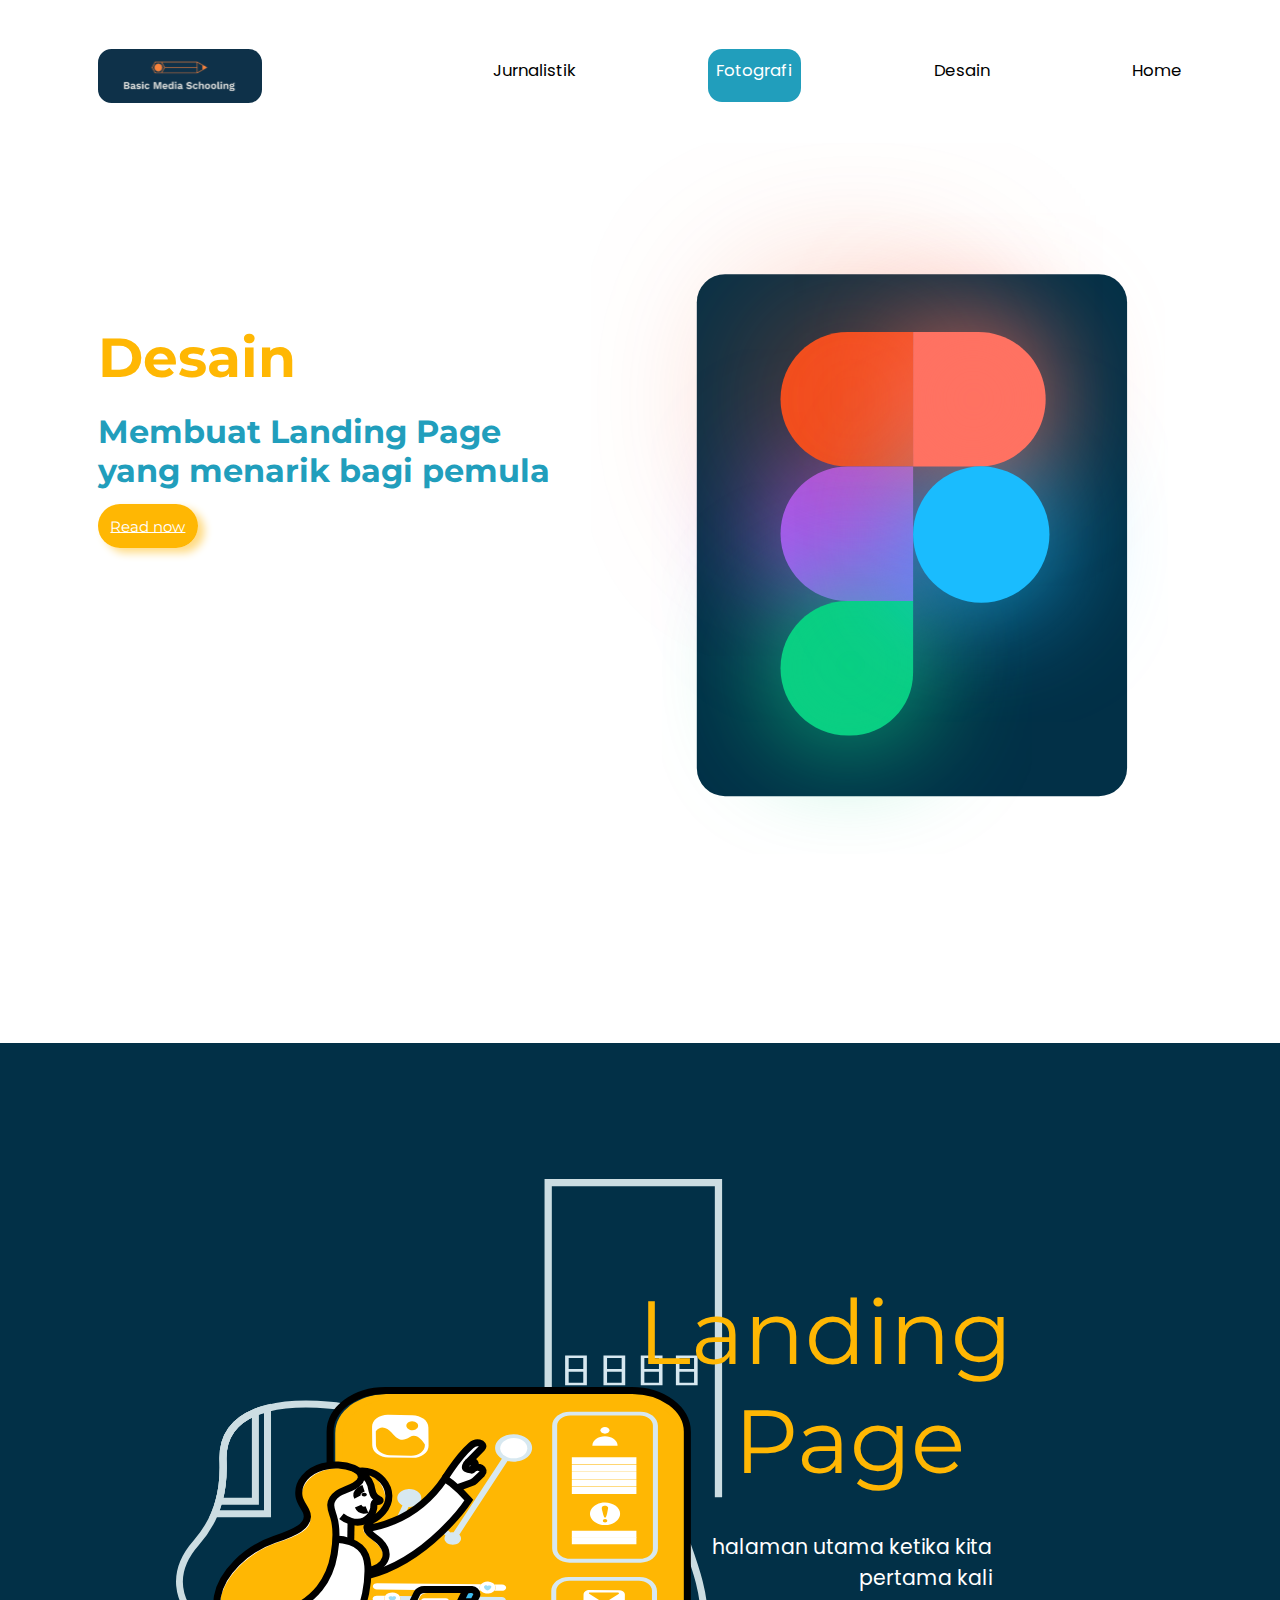
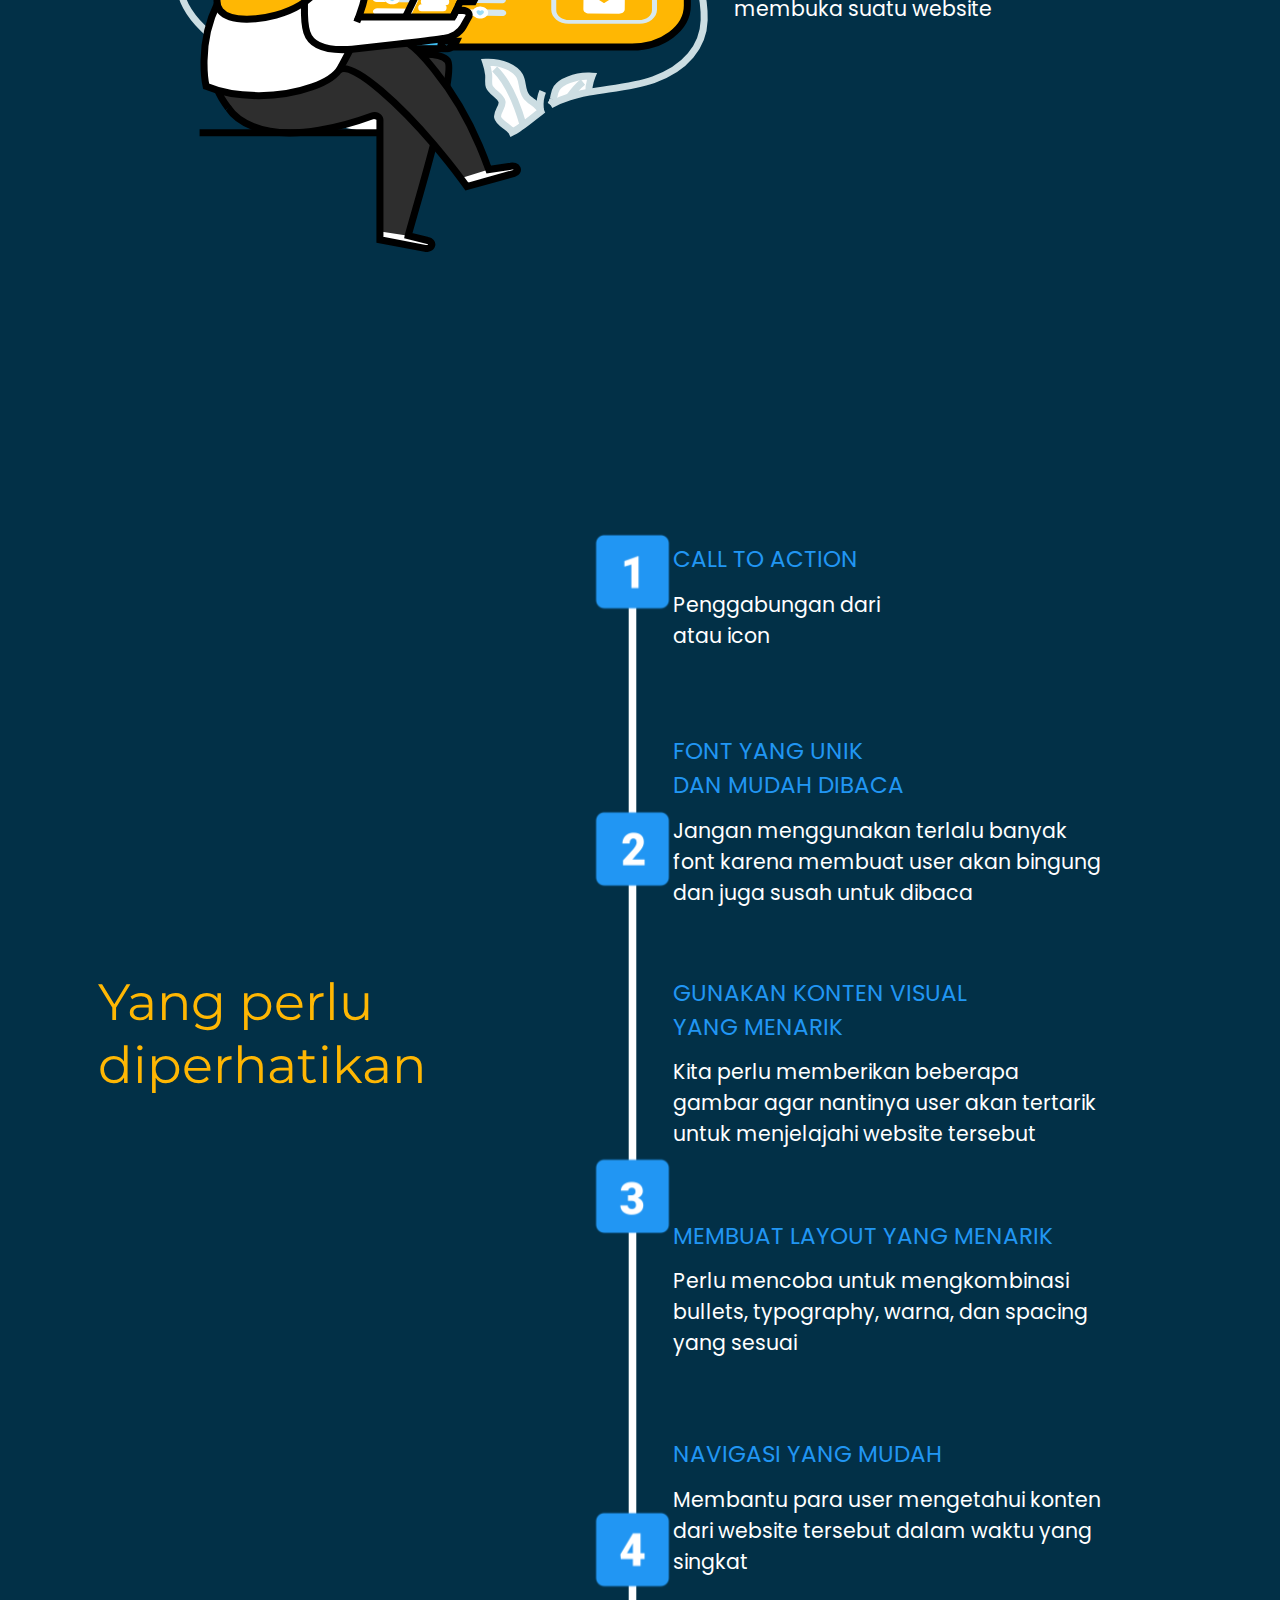
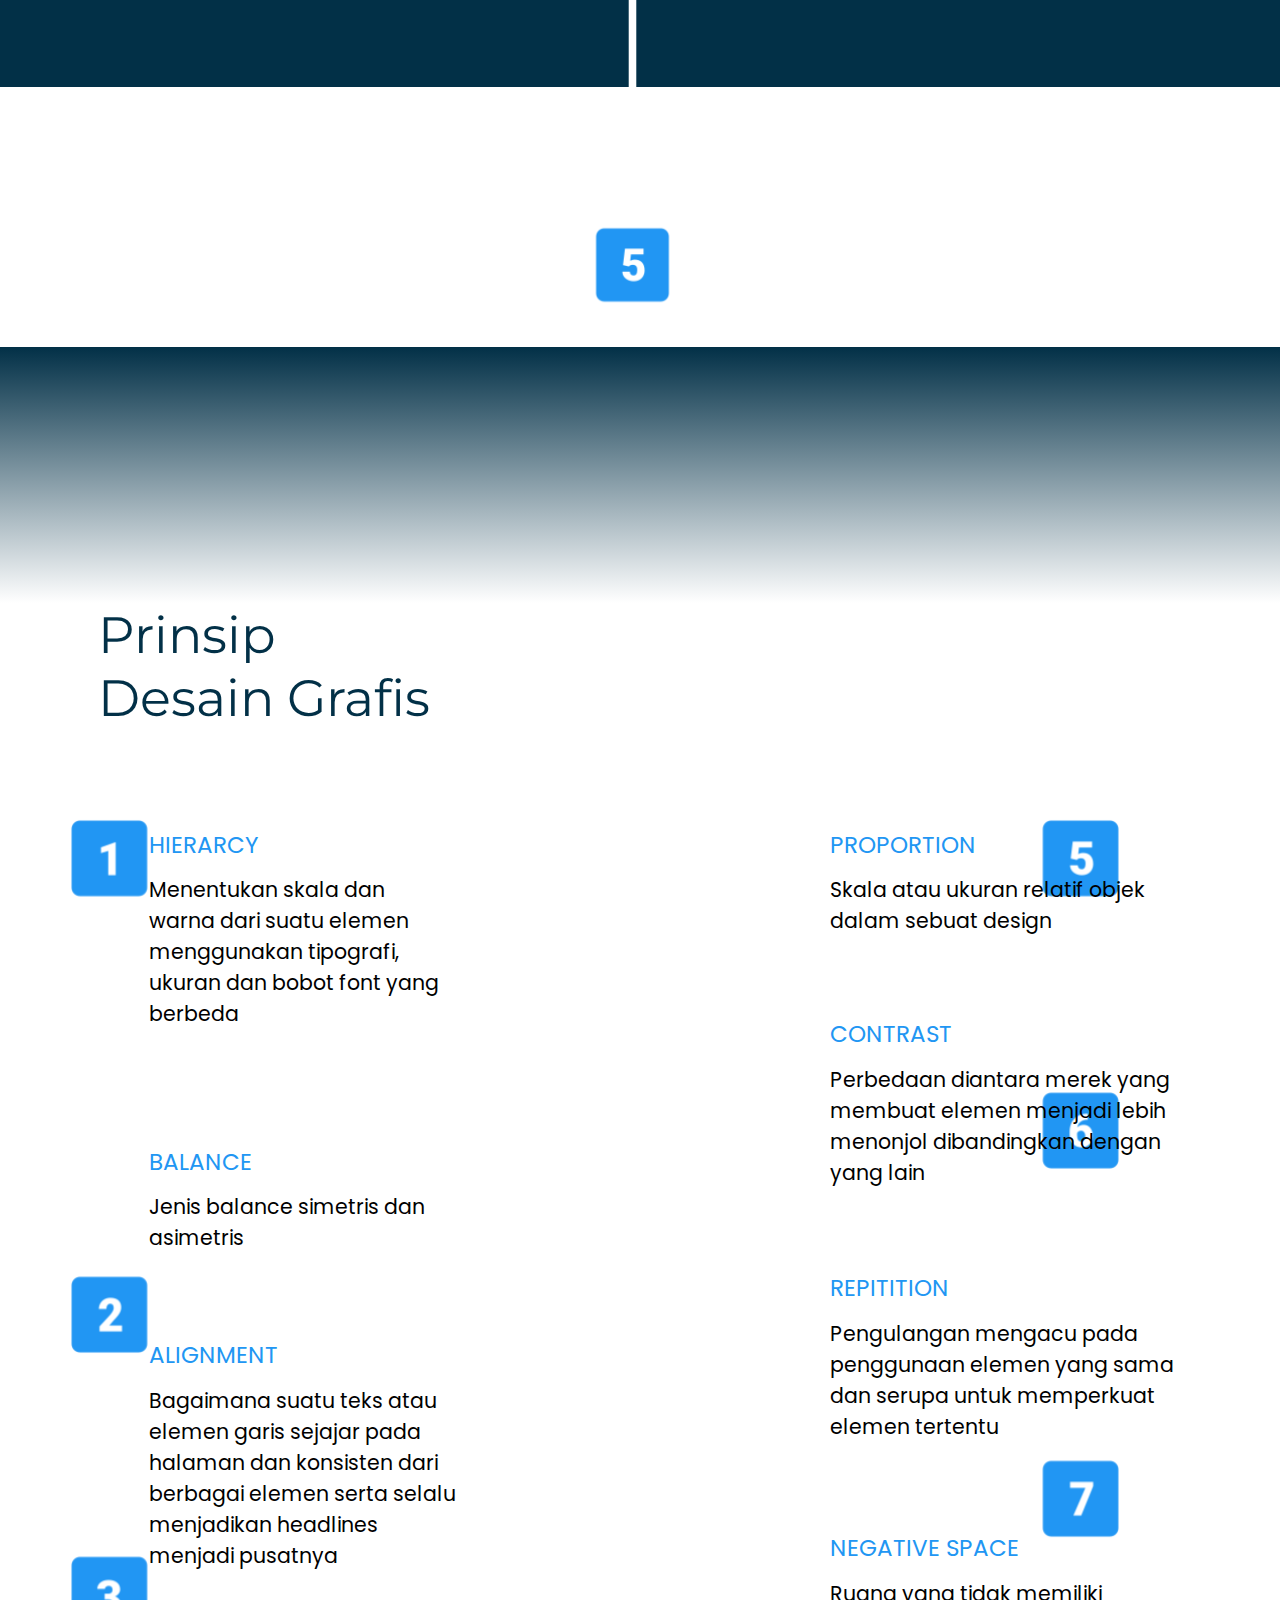
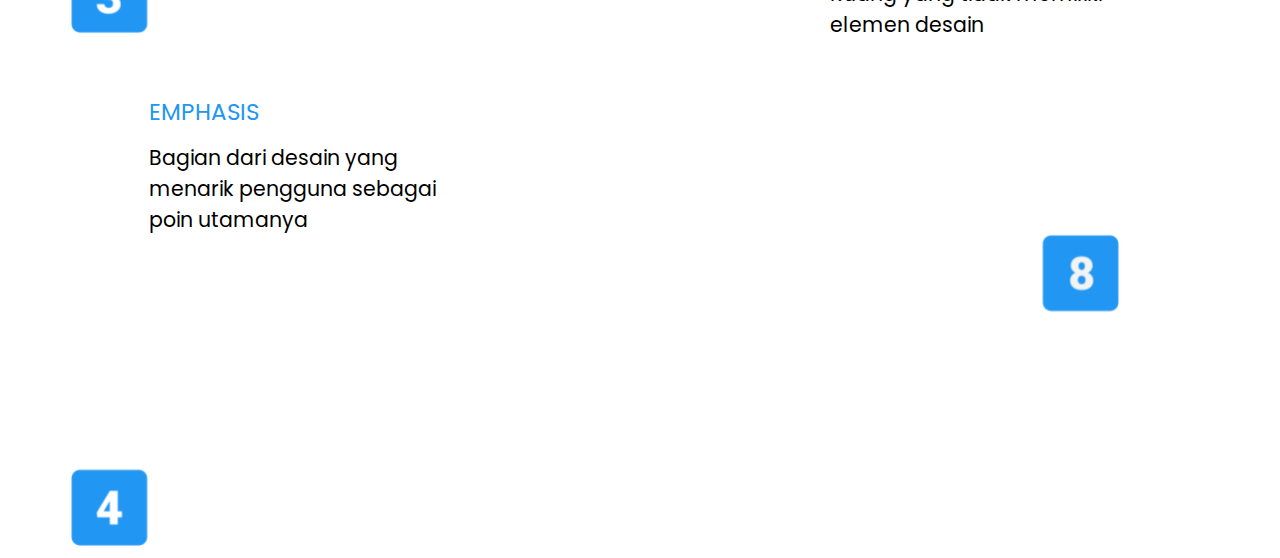
==== src/desain/page_desain.html @ 6ab4cf3b "navbar, definition section, important section, list section" ====
<!DOCTYPE html>
<html lang="en">

<head>
    <meta charset="UTF-8">
    <meta http-equiv="X-UA-Compatible" content="IE=edge">
    <meta name="viewport" content="width=device-width, initial-scale=1.0">
    <link rel="stylesheet" href="page_desain.css">
    <title>Desain</title>
</head>

<body>
    <header>
        <img class="logo" src="../../public/assets_desain/bms-logo-nav.svg" alt="Basic Media Schooling 2022" />
        <nav>
            <p class="unpicked-nav">Jurnalistik</p>
            <p class="picked-nav">Fotografi</p>
            <p class="unpicked-nav">Desain</p>
            <p class="unpicked-nav">Home</p>
        </nav>
    </header>
    <main>
        <section>
            <div class="section-abstract">
                <div class="abstract">
                    <h1>Desain</h1>
                    <h2>Membuat Landing Page<br />yang menarik bagi pemula</h2>
                    <a href="#definition" class="readnow">Read now</a>
                </div>
                <img class="section-abstract_img" src="../../public/assets_desain/logo-desain.svg" alt="logo-desain" />
            </div>
        </section>

        <section>
            <div id="definition" class="section-definition">
                <img class="section-definition-img" src="../../public/assets_desain/landing-page-vec.svg"
                    alt="landing-page" />
                <div class="landing-page-definition">
                    <div class="section-title">Landing<br>Page
                    </div>
                    <div class="section-brief">
                        halaman utama ketika kita pertama kali<br>membuka suatu website
                    </div>
                    <!-- <img class="random-circle" src="../../public/assets_desain/circle-landing-page.svg"> -->
                </div>
            </div>
        </section>

        <section>
            <div class="section-important">
                <div class="important-title"> Yang perlu<br>diperhatikan</div>
                <img class="important-seperation-img" src="../../public/assets_desain/important-line.svg"
                    alt="important-line">
                <div class="important-list">
                    <div id="i-l-t-1" class="important-list-title">CALL TO ACTION</div>
                    <div class="important-list-point">Penggabungan dari<br>atau icon</div>
                    <div id="i-l-t-2" class="important-list-title">FONT YANG UNIK<br>DAN MUDAH DIBACA</div>
                    <div class="important-list-point">Jangan menggunakan terlalu banyak<br>font karena membuat user akan
                        bingung<br>dan juga susah
                        untuk
                        dibaca</div>
                    <div id="i-l-t-3" class="important-list-title">GUNAKAN KONTEN VISUAL<br>YANG MENARIK</div>
                    <div class="important-list-point">Kita perlu memberikan beberapa<br>gambar agar nantinya user akan
                        tertarik<br>untuk menjelajahi
                        website
                        tersebut</div>
                    <div id="i-l-t-4" class="important-list-title">MEMBUAT LAYOUT YANG MENARIK</div>
                    <div class="important-list-point">Perlu mencoba untuk mengkombinasi<br>bullets, typography, warna,
                        dan spacing<br>yang sesuai</div>
                    <div id="i-l-t-5" class="important-list-title">NAVIGASI YANG MUDAH</div>
                    <div class="important-list-point">Membantu para user mengetahui konten<br>dari website tersebut
                        dalam waktu yang<br>singkat</div>
                </div>
            </div>
        </section>

        <section>
            <div class="color-transition"></div>
            <div class="selection-prinsip">
                <div class="prinsip-title"> Prinsip<br>Desain Grafis</div>
                <img class="prinsip-seperation-img" src="../../public/assets_desain/prinsip-number.svg"
                    alt="prinsip-number">
                <div class="prinsip-left-list">
                    <div id="p-l-l-1" class="prinsip-list-title">HIERARCY</div>
                    <div class="prinsip-list-point">Menentukan skala dan<br>warna dari suatu elemen<br>menggunakan
                        tipografi,<br>ukuran dan bobot font yang<br>berbeda</div>
                    <div id="p-l-l-2" class="prinsip-list-title">BALANCE</div>
                    <div class="prinsip-list-point">Jenis balance simetris dan<br>asimetris</div>
                    <div id="p-l-l-3" class="prinsip-list-title">ALIGNMENT</div>
                    <div class="prinsip-list-point">Bagaimana suatu teks atau<br>elemen garis sejajar pada<br>halaman
                        dan
                        konsisten dari<br>berbagai elemen serta selalu<br>menjadikan headlines<br>menjadi pusatnya</div>
                    <div id="p-l-l-4" class="prinsip-list-title">EMPHASIS</div>
                    <div class="prinsip-list-point">Bagian dari desain yang<br>menarik pengguna sebagai<br>poin utamanya
                    </div>
                </div>
                <div class="prinsip-right-list">
                    <div id="p-l-l-5" class="prinsip-list-title">PROPORTION</div>
                    <div class="prinsip-list-point">Skala atau ukuran relatif objek<br>dalam sebuat design</div>
                    <div id="p-l-l-6" class="prinsip-list-title">CONTRAST</div>
                    <div class="prinsip-list-point">Perbedaan diantara merek yang<br>membuat elemen menjadi
                        lebih<br>menonjol
                        dibandingkan dengan<br>yang lain</div>
                    <div id="p-l-l-7" class="prinsip-list-title">REPITITION</div>
                    <div class="prinsip-list-point">Pengulangan mengacu pada<br>penggunaan elemen yang sama<br>dan
                        serupa
                        untuk memperkuat<br>elemen tertentu</div>
                    <div id="p-l-l-8" class="prinsip-list-title">NEGATIVE SPACE</div>
                    <div class="prinsip-list-point">Ruang yang tidak memiliki<br>elemen desain
                    </div>
                </div>
            </div>
        </section>
    </main>
</body>

</html>
---- src/desain/page_desain.css ----
@import url('https://fonts.googleapis.com/css2?family=Montserrat:wght@700&display=swap');
@import url('https://fonts.googleapis.com/css2?family=Poppins:ital,wght@0,100;0,200;0,300;1,400&display=swap');

html {
    scroll-behavior: smooth;
}

body {
    background-color: white;
    position: absolute;
    width: 100.4%;
    left: -1vw;
    animation: fadeInAnimation ease 0.75s;
    animation-iteration-count: 1;
    animation-fill-mode: forwards;
}

header {
    position: relative;
    display: flex;
    align-items: center;
    justify-content: space-between;
    width: 100%;
    height: 15vh;
}

nav {
    width: 55%;
    position: relative;
    display: flex;
    align-items: center;
    justify-content: space-between;
    margin-right: 7vw;
}

section {
    position: relative;
    width: 100%;
    left: 0;
    height: 100vh;
    display: flex;
}

h1 {
    font-family: 'Montserrat', sans-serif;
    color: #FFB703;
    font-size: 4.3vw;
}

h2 {
    margin-top: -1rem;
    font-family: 'Montserrat', sans-serif;
    font-size: 2.5vw;
    color: #219EBC;
}

/* Navigation Bar */
.logo {
    position: relative;
    margin-left: 8vw;
    height: 6vh;
}

.picked-nav {
    background-color: #219EBC;
    color: #ffffff;
    font-family: 'Poppins', sans-serif;
    font-size: 1.3vw;
    padding: 0.55rem;
    height: 4vh;
    border-radius: 14px;
    transition: all 0.5s ease;
}

.picked-nav:hover {
    background-color: #219EBC;
    color: #ffffff;
    font-family: 'Poppins', sans-serif;
    padding: 0.7rem;
    height: 4vh;
    border-radius: 0.9rem;
}

.unpicked-nav {
    background-color: #ffffff;
    color: #000000;
    font-family: 'Poppins', sans-serif;
    font-size: 1.3vw;
    padding: 0.55rem;
    height: 4vh;
    border-radius: 14px;
    transition: all 0.5s ease;
}

.unpicked-nav:hover {
    background-color: #ececec;
    color: #000000;
    font-family: 'Poppins', sans-serif;
    padding: 0.7rem;
    height: 4vh;
    border-radius: 0.9rem;
}

/* Section 1 */
.section-abstract {
    width: inherit;
    height: inherit;
    align-items: center;
    background-color: #ffffff;
}

.section-abstract_img {
    margin-right: 7rem;
    position: absolute;
    display: flex;
    height: 79vh;
    right: 0;
}

.abstract {
    position: absolute;
    width: 40%;
    margin-left: 8vw;
    margin-top: 16vh;
}

.readnow {
    font-family: 'Montserrat', sans-serif;
    font-size: 1.2vw;
    color: #ffffff;
    background-color: #FFB703;
    width: 1rem;
    padding: 0.8rem;
    border-radius: 2.2rem;
    box-shadow: 0.4rem 0.3rem 0.5rem #FFDB83;
    transition: all 0.5s ease;
}

.readnow:hover {
    font-family: 'Montserrat', sans-serif;
    font-size: 1.2vw;
    color: #ffffff;
    background-color: #219EBC;
    width: fit-content;
    padding: 1rem;
    border-radius: 2.2rem;
    box-shadow: 0.4rem 0.3rem 0.5rem #FFDB83;
}

/* section 2 */
.section-definition {
    position: absolute;
    left: 0;
    width: 100%;
    height: inherit;
    background-color: #023047;

}

.section-definition-img {
    margin-top: 15vh;
    margin-left: 20vh;
    position: absolute;
    height: 75vh;
}

.landing-page-definition {
    right: 0;
    position: absolute;
    width: 50%;
    margin-top: 14vh;
}

/* .random-circle {
    position: absolute;
    width: 10vw;
    right: 0;
} */

.section-title {
    font-family: 'Montserrat', sans-serif;
    color: #FFB703;
    font-size: 7vw;
    margin-top: 12vh;
    margin-right: 35vh;
    text-align: right;
}

.section-brief {
    font-family: 'Poppins', sans-serif;
    color: #ffffff;
    font-size: 1.6vw;
    text-align: right;
    margin-right: 32vh;
    margin-top: 4vh;
    font-weight: 400;
}

/* section 3 */
.section-important {
    padding-top: 10vw;
    position: absolute;
    left: 0;
    width: 100%;
    height: 95vw;
    background-color: #023047;
}

.important-title {
    position: absolute;
    font-family: 'Montserrat', sans-serif;
    color: #FFB703;
    font-size: 4vw;
    margin-top: 39vw;
    margin-left: 8vw;
}

.important-seperation-img {
    margin-top: 4.1vw;
    left: 46vw;
    position: absolute;
    height: 175vh;
}

.important-list {
    position: absolute;
    right: 0;
    margin-right: 14vw;
}

.important-list-title {
    margin-top: 5.55vw;
    font-family: 'Poppins', sans-serif;
    color: #2196F3;
    font-size: 1.8vw;
    font-weight: 400;
}

.important-list-point {
    margin-top: 1vw;
    font-family: 'Poppins', sans-serif;
    color: #ffffff;
    font-size: 1.6vw;
    font-weight: 400;
}

#i-l-t-2 {
    margin-top: 6.5vw;
}

#i-l-t-3 {
    margin-top: 5.3vw;
}

#i-l-t-4 {
    margin-top: 5.4vw;
}

#i-l-t-5 {
    margin-top: 6.15vw;
}

.color-transition {
    width: 100%;
    height: 20vw;
    background-image: linear-gradient(#023047, #FFFFFF);
    margin-top: 55vw;
}

/* section 4*/

.selection-prinsip {
    position: absolute;
    left: 0;
    margin-top: 75vw;
    width: 100%;
    height: 20vw;
    background-color: #ffffff;
}

.prinsip-title {
    position: absolute;
    font-family: 'Montserrat', sans-serif;
    color: #023047;
    font-size: 4vw;
    margin-left: 8vw;
}

.prinsip-seperation-img {
    height: 150vh;
    margin-top: 16vw;
    margin-left: 5vw;
    position: absolute;
}

.prinsip-left-list {
    position: absolute;
    margin-top: 12vw;
    margin-left: 12vw;
}

.prinsip-right-list {
    position: absolute;
    right: 0;
    margin-top: 12vw;
    margin-right: 8.3vw;
}

.prinsip-list-title {
    margin-top: 5.55vw;
    font-family: 'Poppins', sans-serif;
    color: #2196F3;
    font-size: 1.8vw;
    font-weight: 400;
}

.prinsip-list-point {
    margin-top: 1vw;
    font-family: 'Poppins', sans-serif;
    color: black;
    font-size: 1.6vw;
    font-weight: 400;
}

#p-l-l-2 {
    margin-top: 9vw;
}

#p-l-l-3 {
    margin-top: 6.6vw;
}

#p-l-l-4 {
    margin-top: 9.7vw;
}

#p-l-l-6 {
    margin-top: 6.3vw;
}

#p-l-l-7 {
    margin-top: 6.5vw;
}

#p-l-l-8 {
    margin-top: 7vw;
}
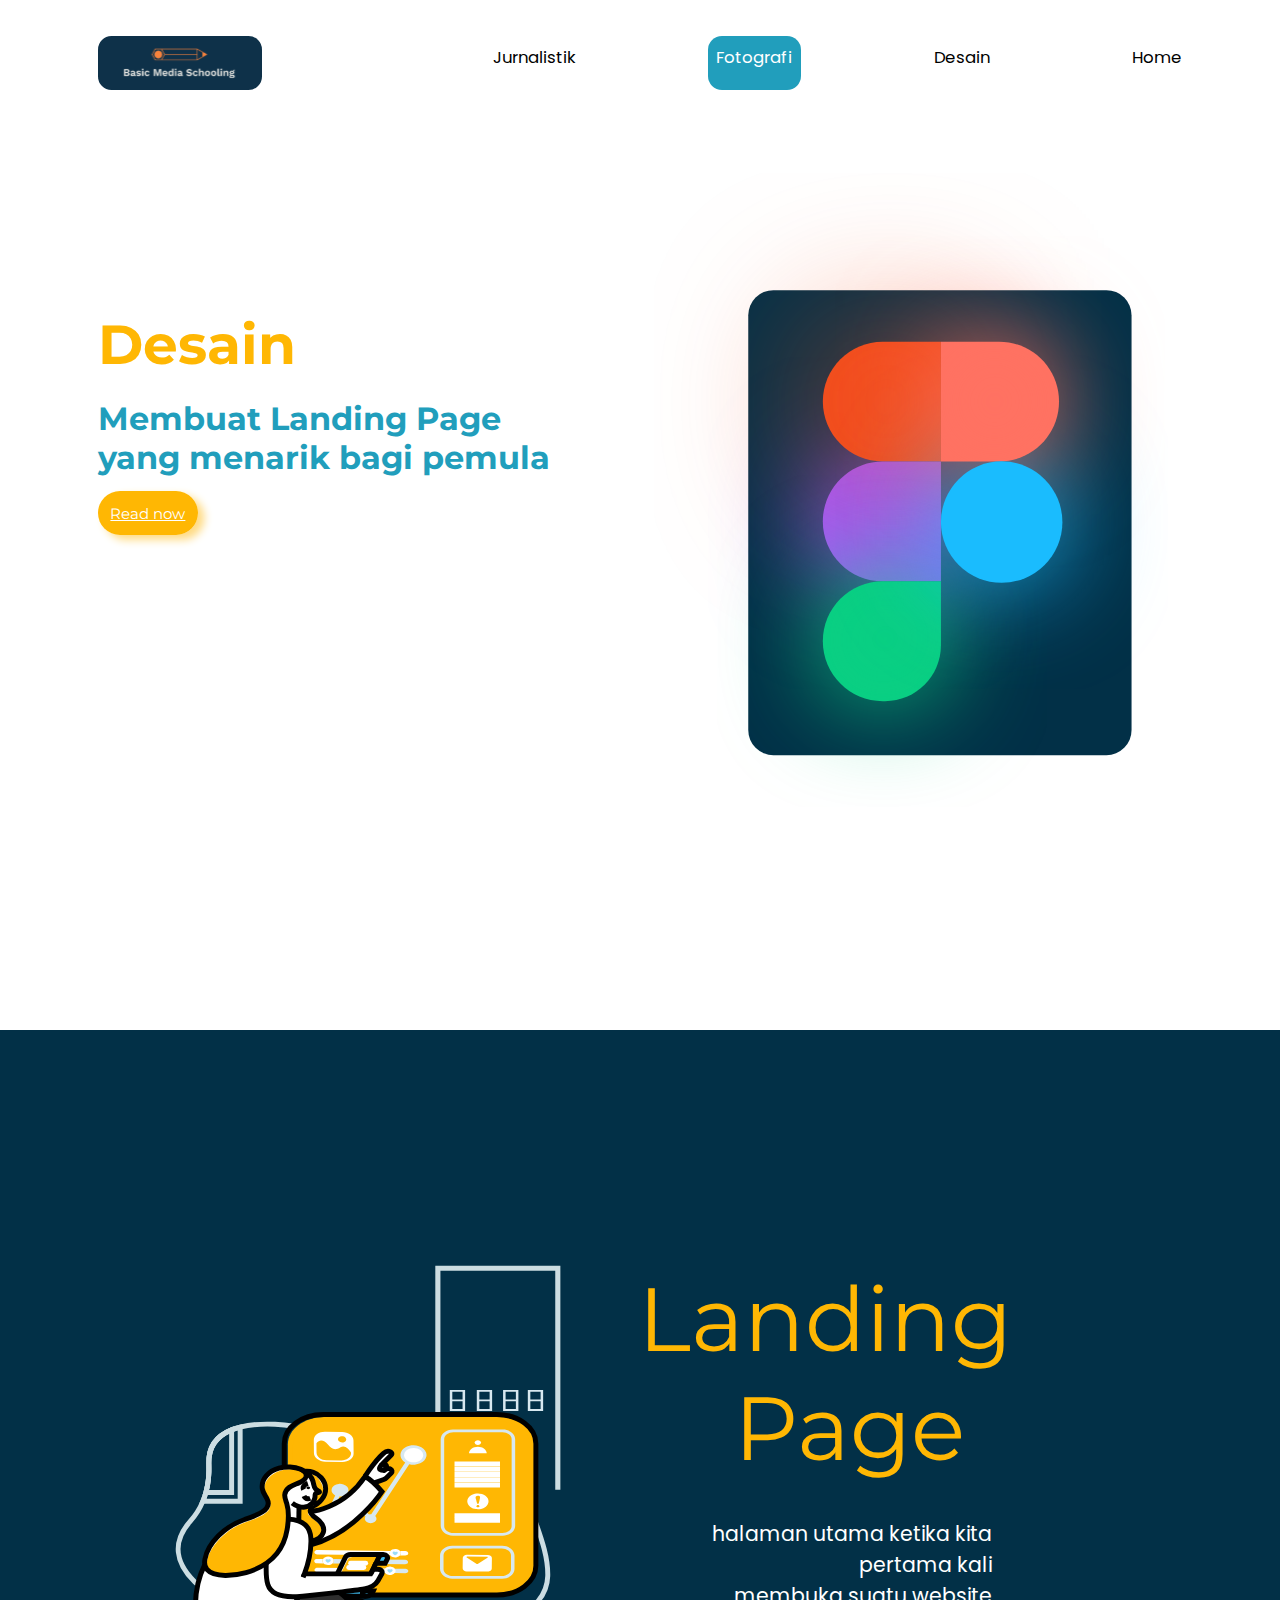
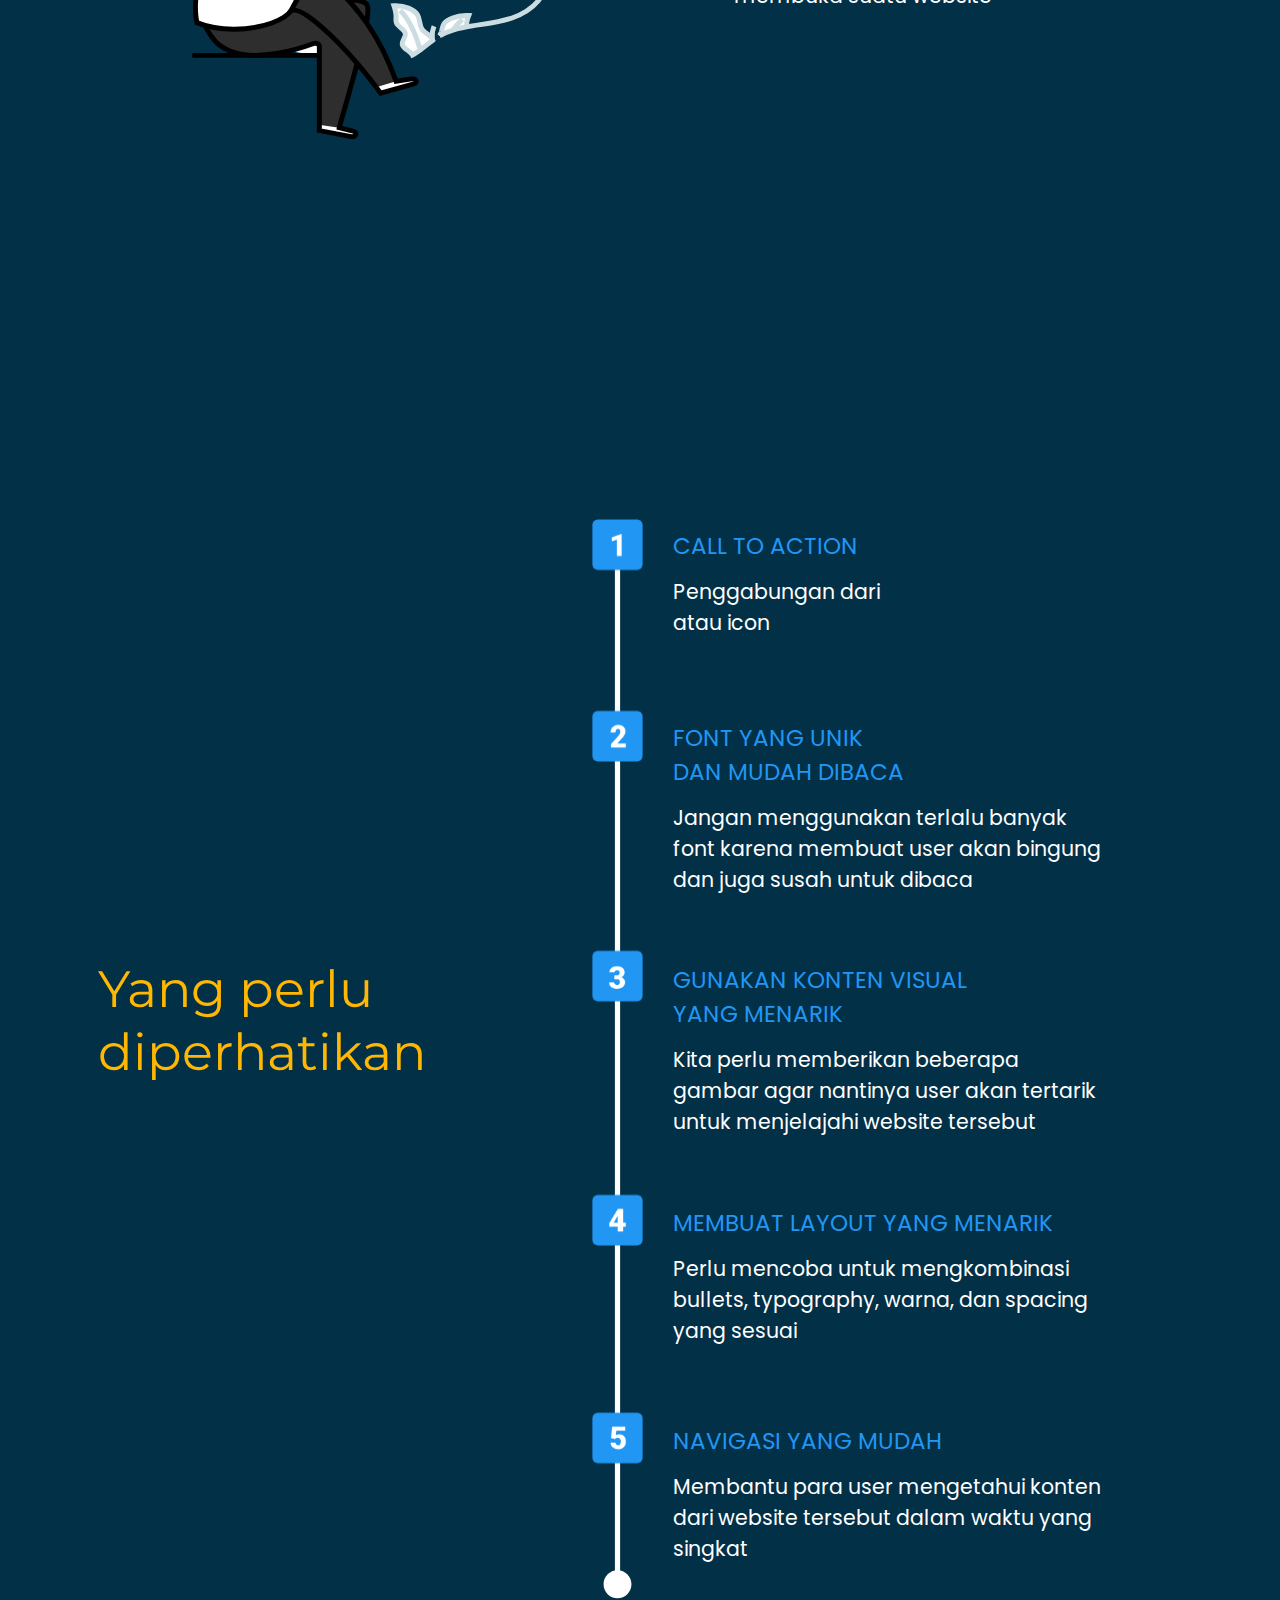
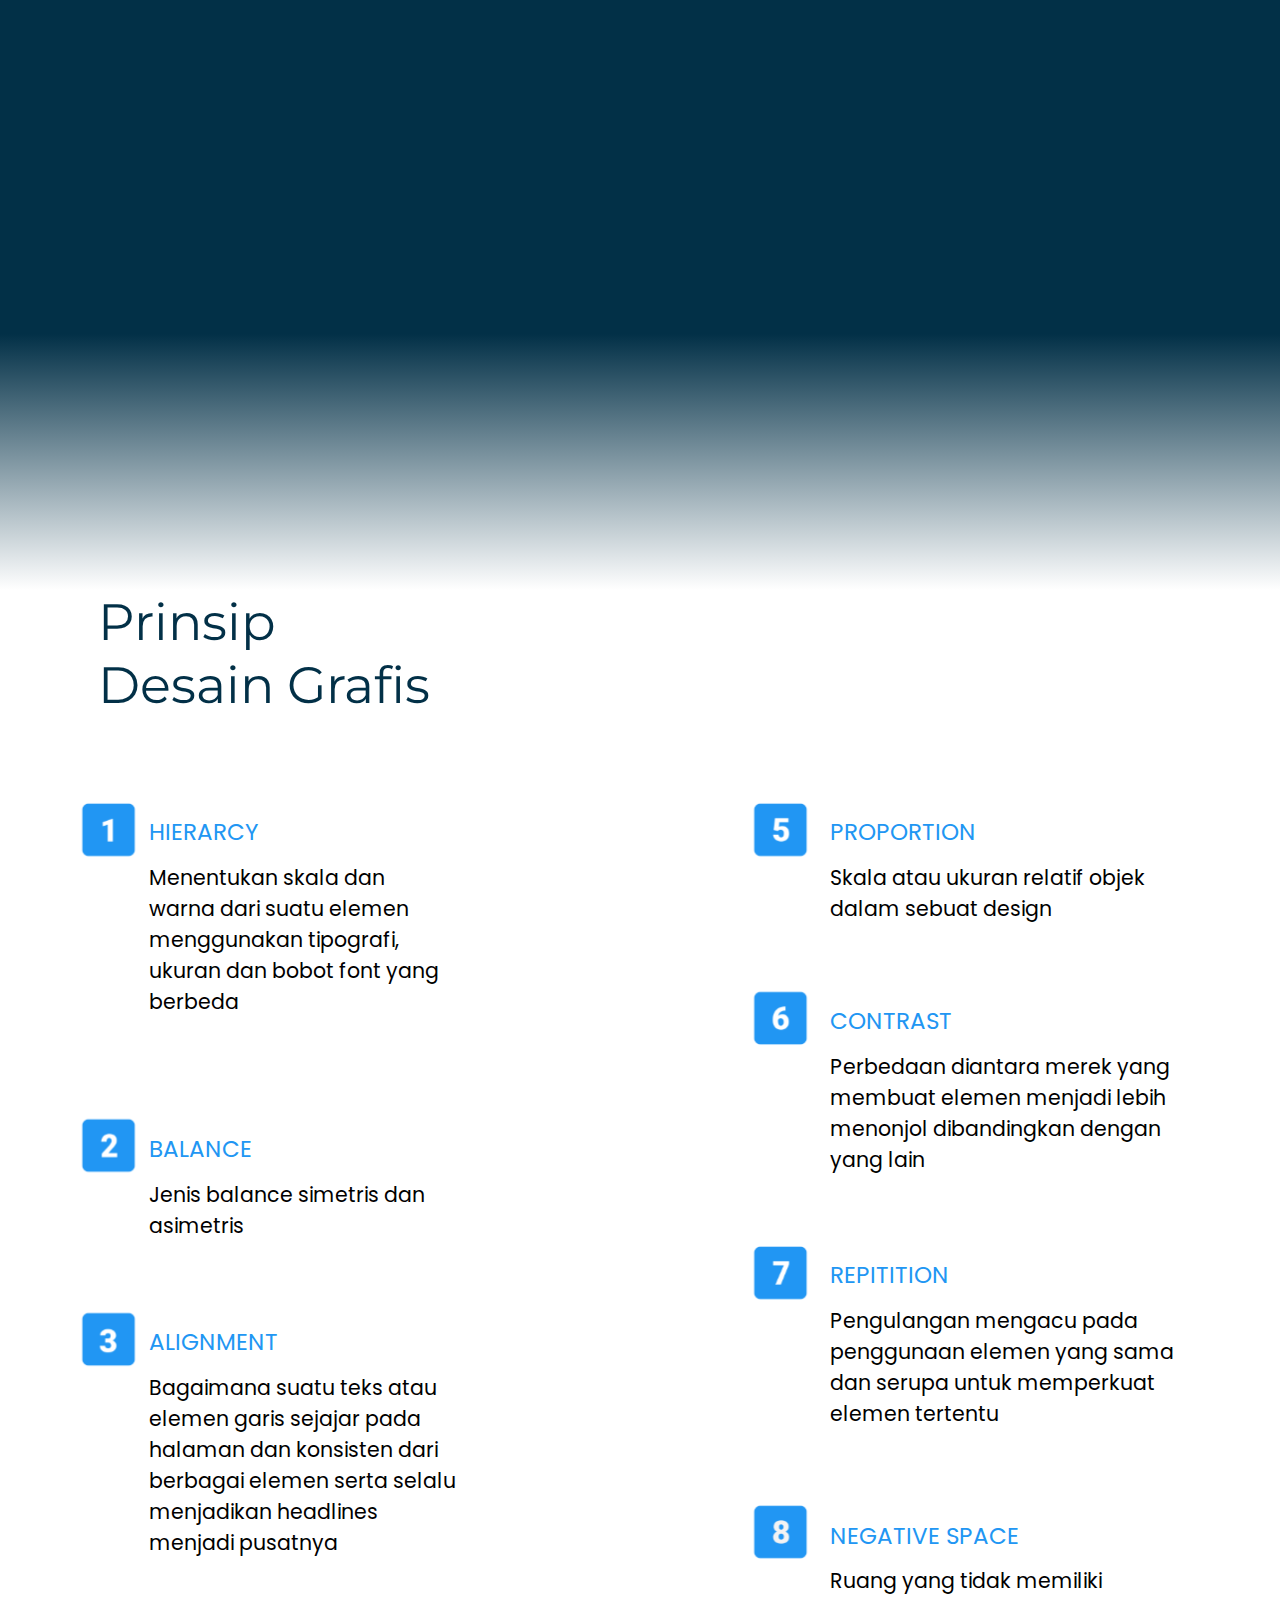
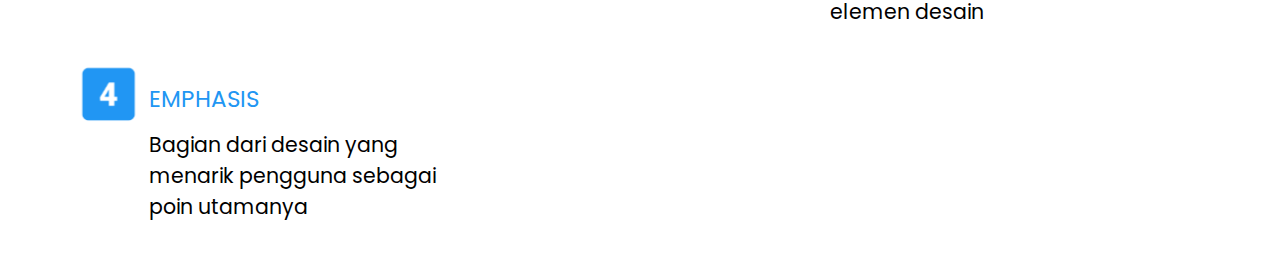
==== commit 4555775f: "web desain responsiveness" ====
--- a/src/desain/page_desain.html
+++ b/src/desain/page_desain.html
@@ -46,7 +46,7 @@
             </div>
         </section>
 
-        <section>
+        <section id="sec-3">
             <div class="section-important">
                 <div class="important-title"> Yang perlu<br>diperhatikan</div>
                 <img class="important-seperation-img" src="../../public/assets_desain/important-line.svg"
@@ -73,6 +73,10 @@
                 </div>
             </div>
         </section>
+
+        <!-- <section>
+            <div class="color-transition"></div>
+        </section> -->
 
         <section>
             <div class="color-transition"></div>
--- a/src/desain/page_desain.css
+++ b/src/desain/page_desain.css
@@ -6,7 +6,7 @@
 }
 
 body {
-    background-color: white;
+    background-color: #023047;
     position: absolute;
     width: 100.4%;
     left: -1vw;
@@ -16,12 +16,14 @@
 }
 
 header {
+    margin-top: -1vw;
     position: relative;
     display: flex;
     align-items: center;
     justify-content: space-between;
     width: 100%;
     height: 15vh;
+    background-color: white;
 }
 
 nav {
@@ -31,6 +33,7 @@
     align-items: center;
     justify-content: space-between;
     margin-right: 7vw;
+    background-color: white;
 }
 
 section {
@@ -113,7 +116,9 @@
     margin-right: 7rem;
     position: absolute;
     display: flex;
-    height: 79vh;
+    /* height: 79vh; */
+    width: 40%;
+    height: 80%;
     right: 0;
 }
 
@@ -161,7 +166,8 @@
     margin-top: 15vh;
     margin-left: 20vh;
     position: absolute;
-    height: 75vh;
+    height: 75%;
+    width: 30%;
 }
 
 .landing-page-definition {
@@ -219,7 +225,7 @@
     margin-top: 4.1vw;
     left: 46vw;
     position: absolute;
-    height: 175vh;
+    height: 81%;
 }
 
 .important-list {
@@ -274,7 +280,7 @@
     left: 0;
     margin-top: 75vw;
     width: 100%;
-    height: 20vw;
+    height: 100vw;
     background-color: #ffffff;
 }
 
@@ -287,7 +293,8 @@
 }
 
 .prinsip-seperation-img {
-    height: 150vh;
+    width: 60%;
+    height: 73%;
     margin-top: 16vw;
     margin-left: 5vw;
     position: absolute;
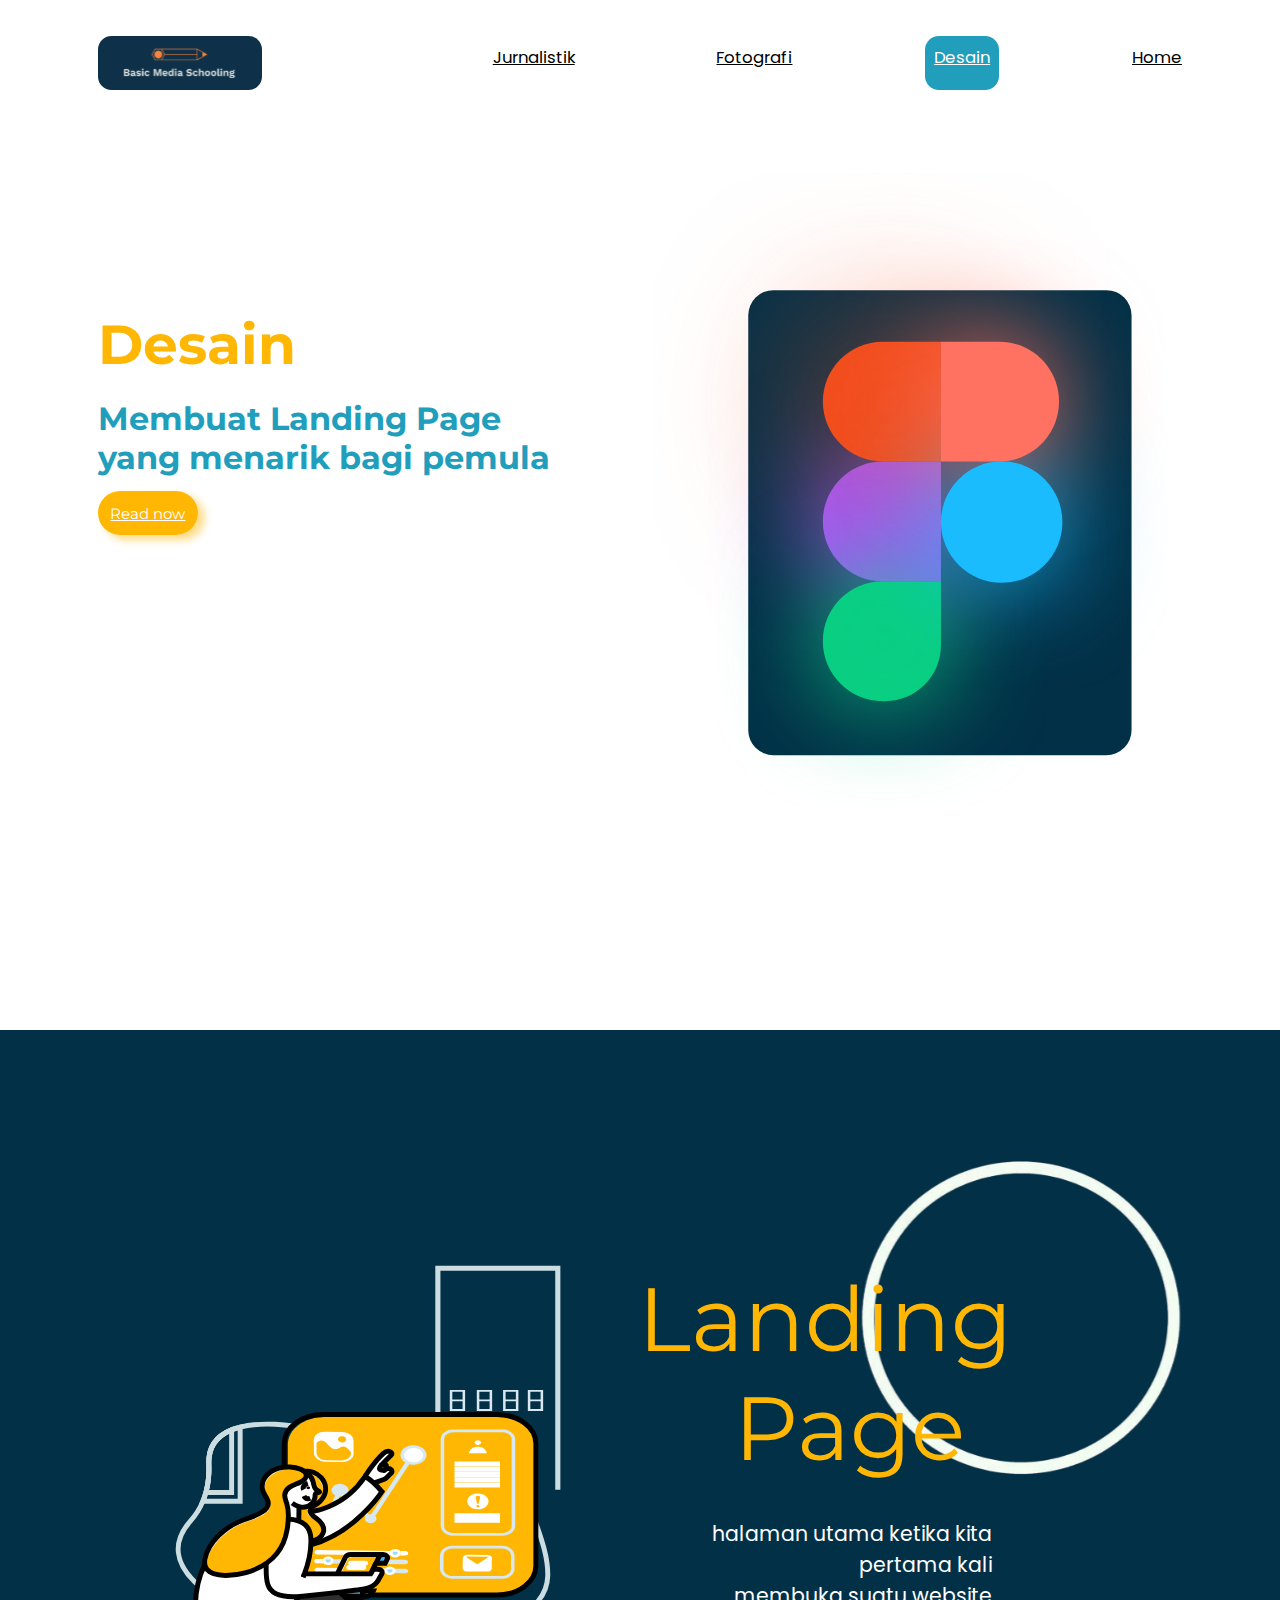
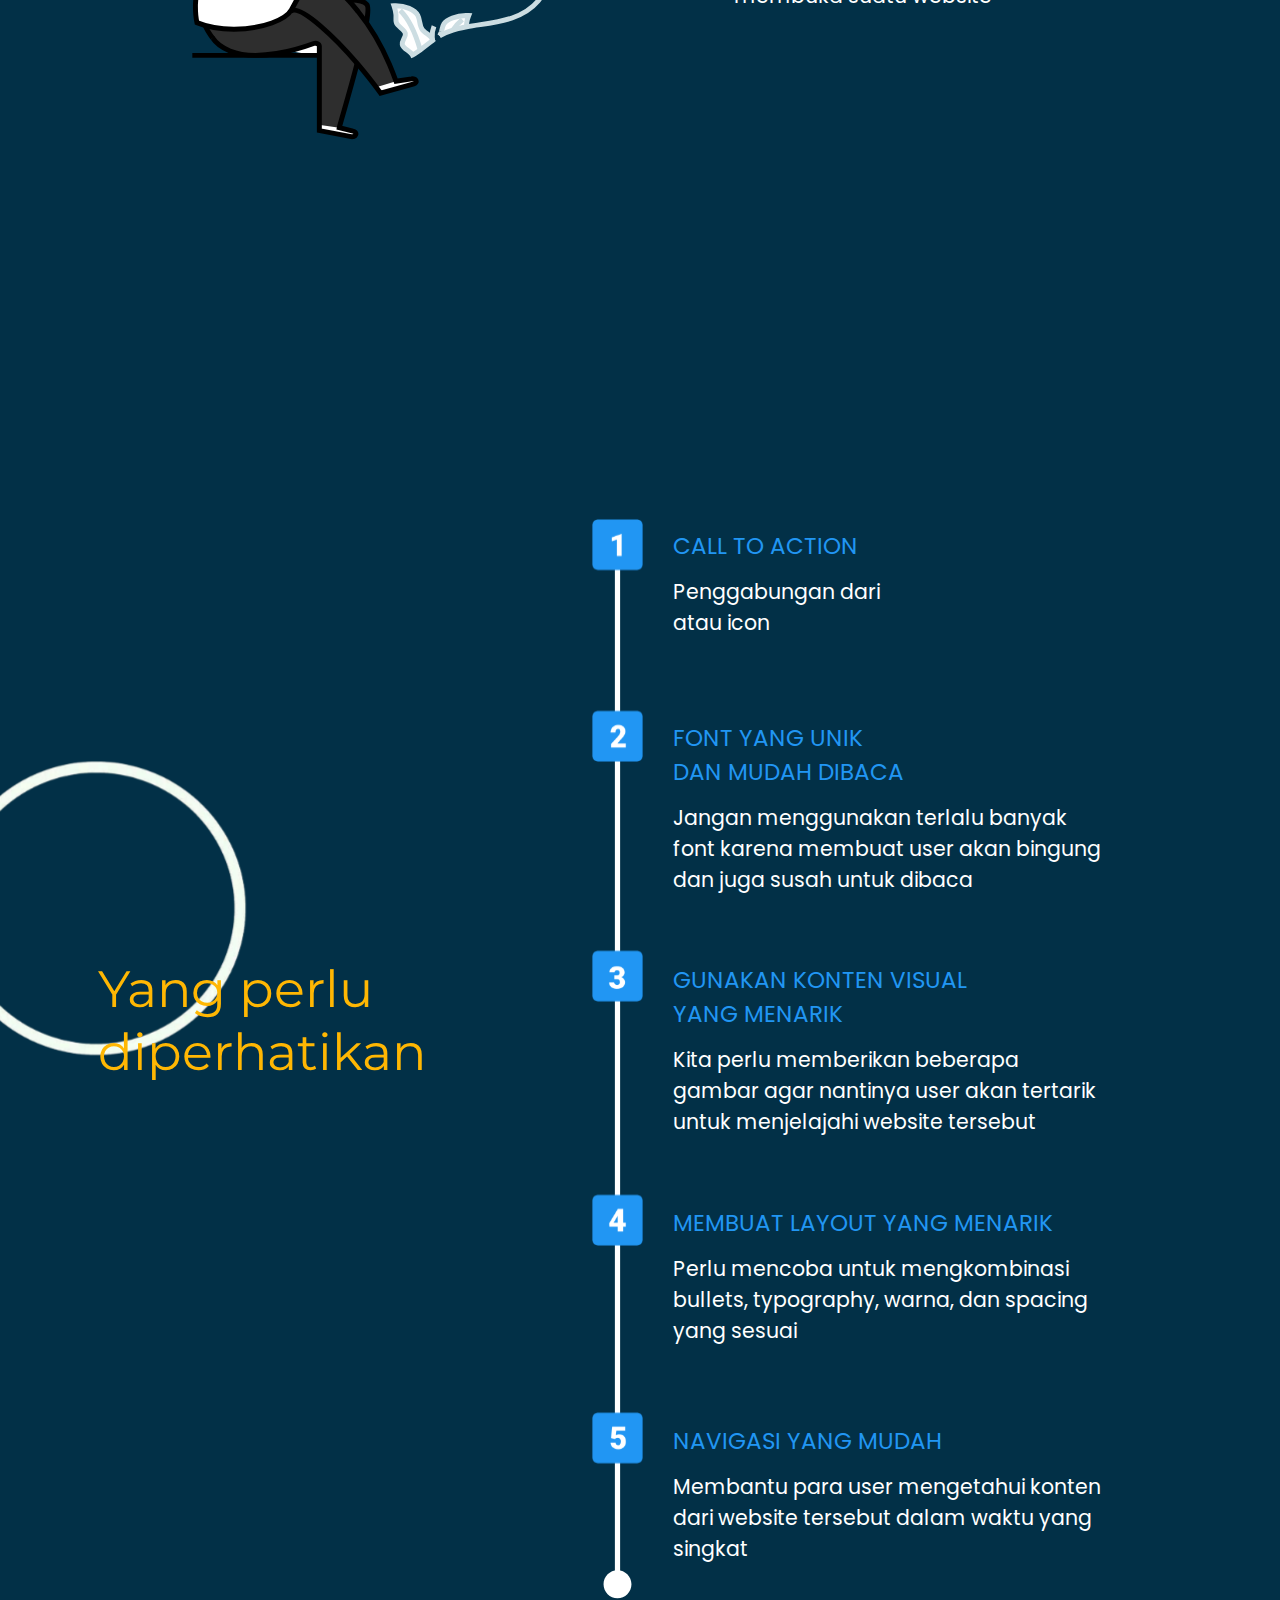
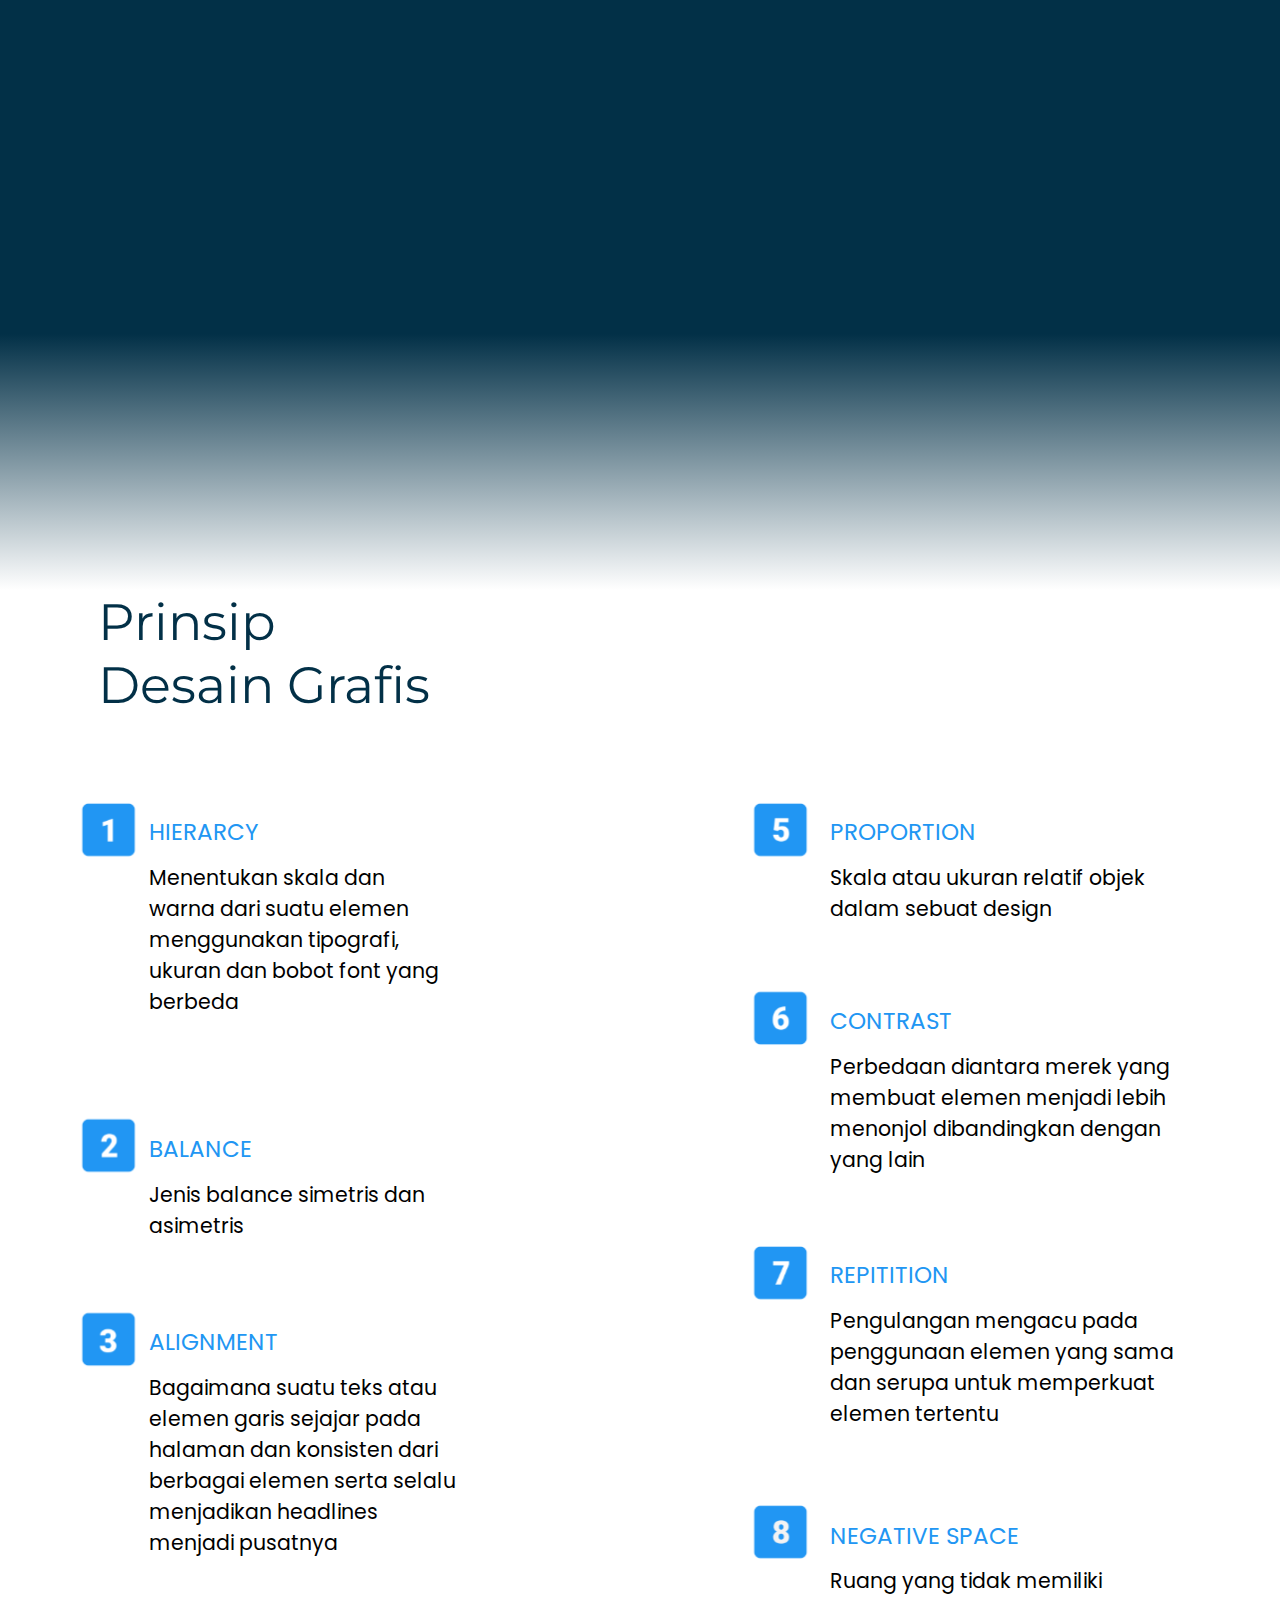
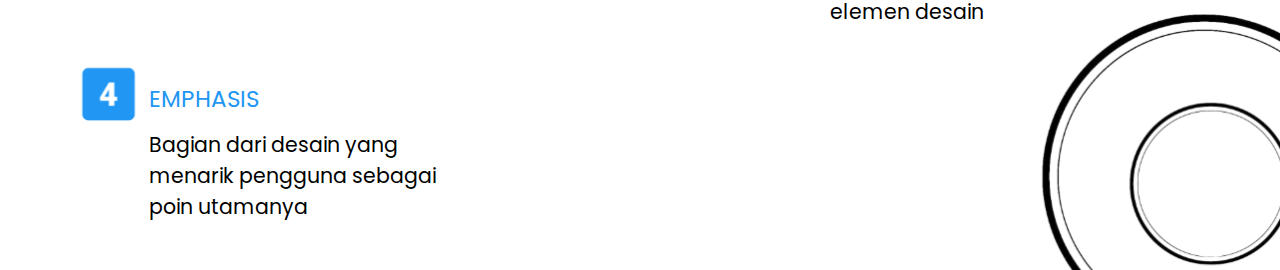
==== commit 52031458: "finalize website" ====
--- a/src/desain/page_desain.html
+++ b/src/desain/page_desain.html
@@ -13,10 +13,10 @@
     <header>
         <img class="logo" src="../../public/assets_desain/bms-logo-nav.svg" alt="Basic Media Schooling 2022" />
         <nav>
-            <p class="unpicked-nav">Jurnalistik</p>
-            <p class="picked-nav">Fotografi</p>
-            <p class="unpicked-nav">Desain</p>
-            <p class="unpicked-nav">Home</p>
+            <a class="unpicked-nav" href="../jurnalistik/jurnalistik.html">Jurnalistik</a>
+            <a class="unpicked-nav" href="../fotografi/page_fotografi.html">Fotografi</a>
+            <a class="picked-nav" href="../desain/page_desain.html">Desain</a>
+            <a class="unpicked-nav" href="../splash_screen/splash_screen.html">Home</a>
         </nav>
     </header>
     <main>
--- a/src/desain/page_desain.css
+++ b/src/desain/page_desain.css
@@ -13,6 +13,11 @@
     animation: fadeInAnimation ease 0.75s;
     animation-iteration-count: 1;
     animation-fill-mode: forwards;
+}
+
+@keyframes fadeInAnimation {
+    0%      {opacity: 0;}
+    100%    {opacity: 1;}
 }
 
 header {
@@ -159,6 +164,11 @@
     width: 100%;
     height: inherit;
     background-color: #023047;
+    background-image: url("../../public/assets_desain/circle-landing-page.svg");
+    background-repeat: no-repeat;
+    background-attachment: local;
+    background-position: 100% 20%;
+    background-size: 40% 40%;
 
 }
 
@@ -210,6 +220,11 @@
     width: 100%;
     height: 95vw;
     background-color: #023047;
+    background-image: url("../../public/assets_desain/circle-landing-page.svg");
+    background-repeat: no-repeat;
+    background-attachment: local;
+    background-position: -10% 40%;
+    background-size: 30% 30%;
 }
 
 .important-title {
@@ -271,6 +286,7 @@
     height: 20vw;
     background-image: linear-gradient(#023047, #FFFFFF);
     margin-top: 55vw;
+
 }
 
 /* section 4*/
@@ -282,6 +298,12 @@
     width: 100%;
     height: 100vw;
     background-color: #ffffff;
+    background-image: url("../../public/assets_desain/circle-prinsip-things.svg");
+    background-repeat: no-repeat;
+    background-attachment: local;
+    background-position: 100% 100%;
+    background-size: 20% 20%;
+
 }
 
 .prinsip-title {
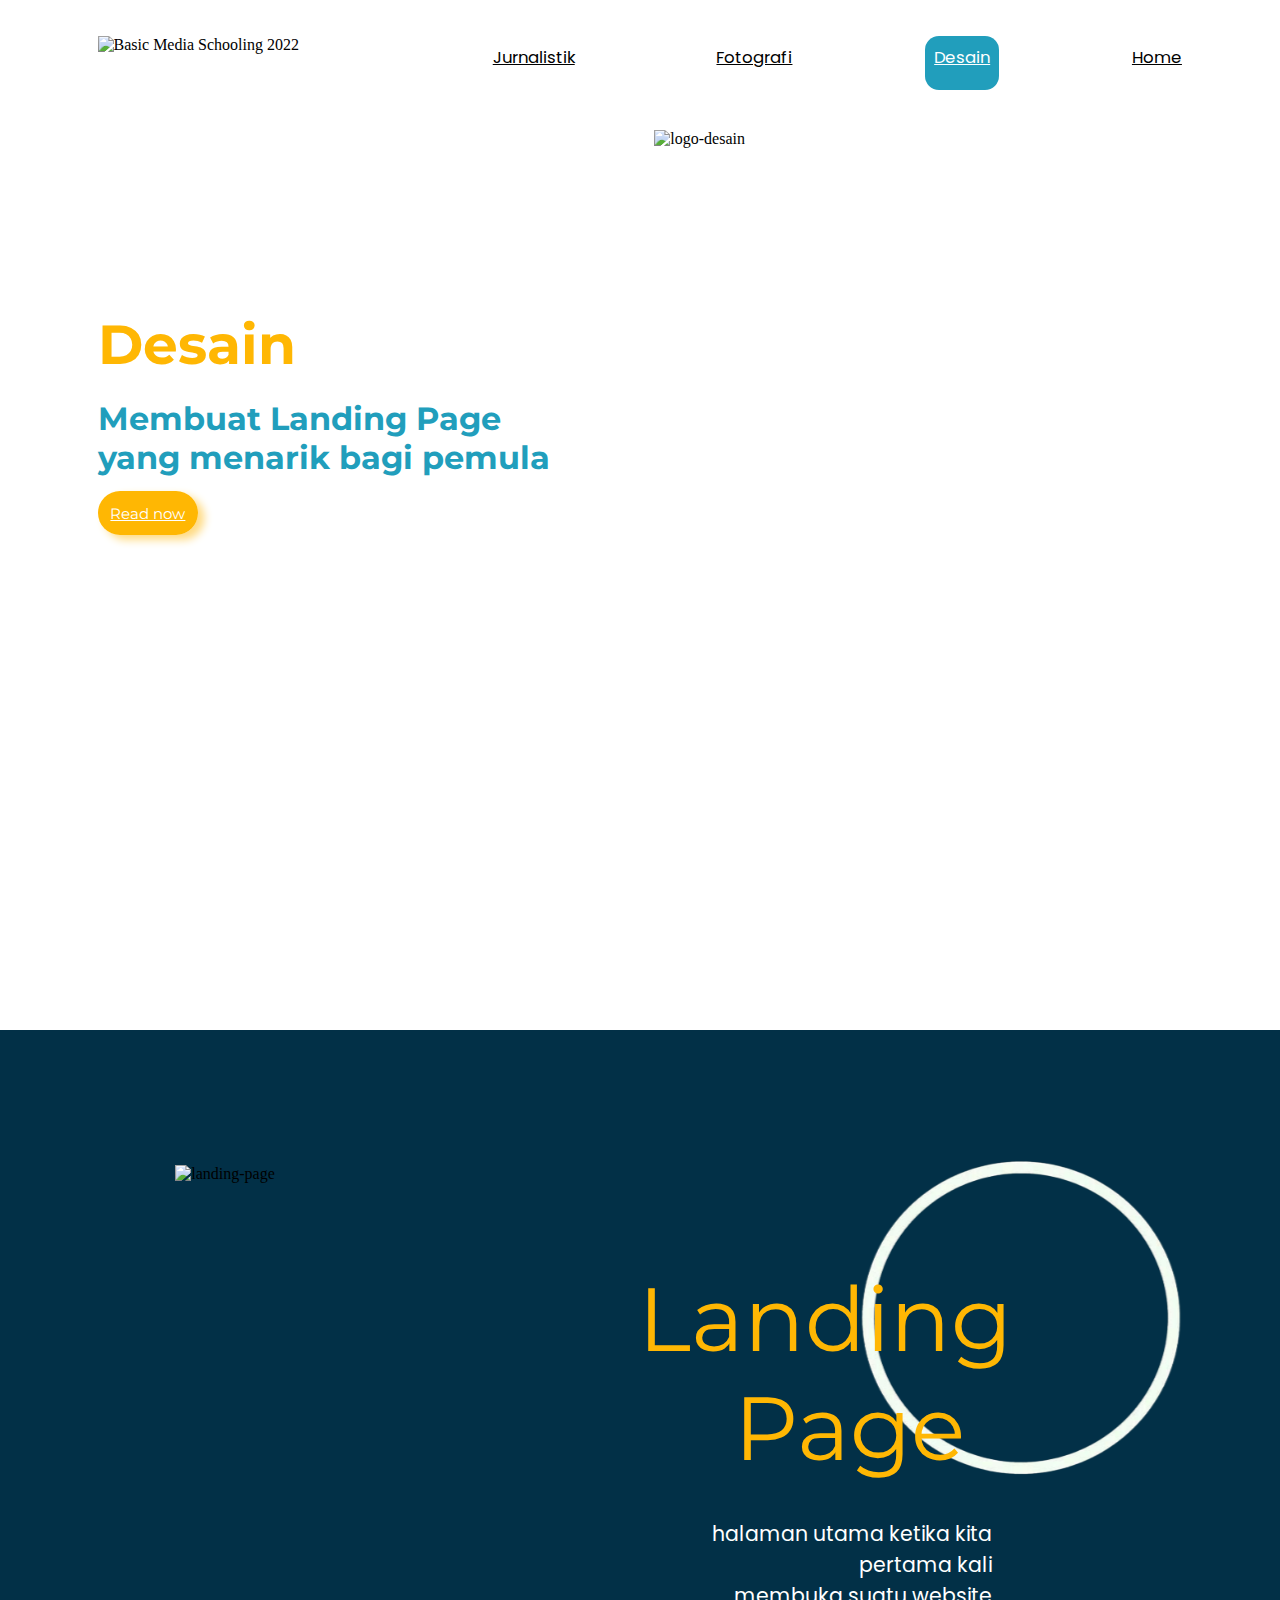
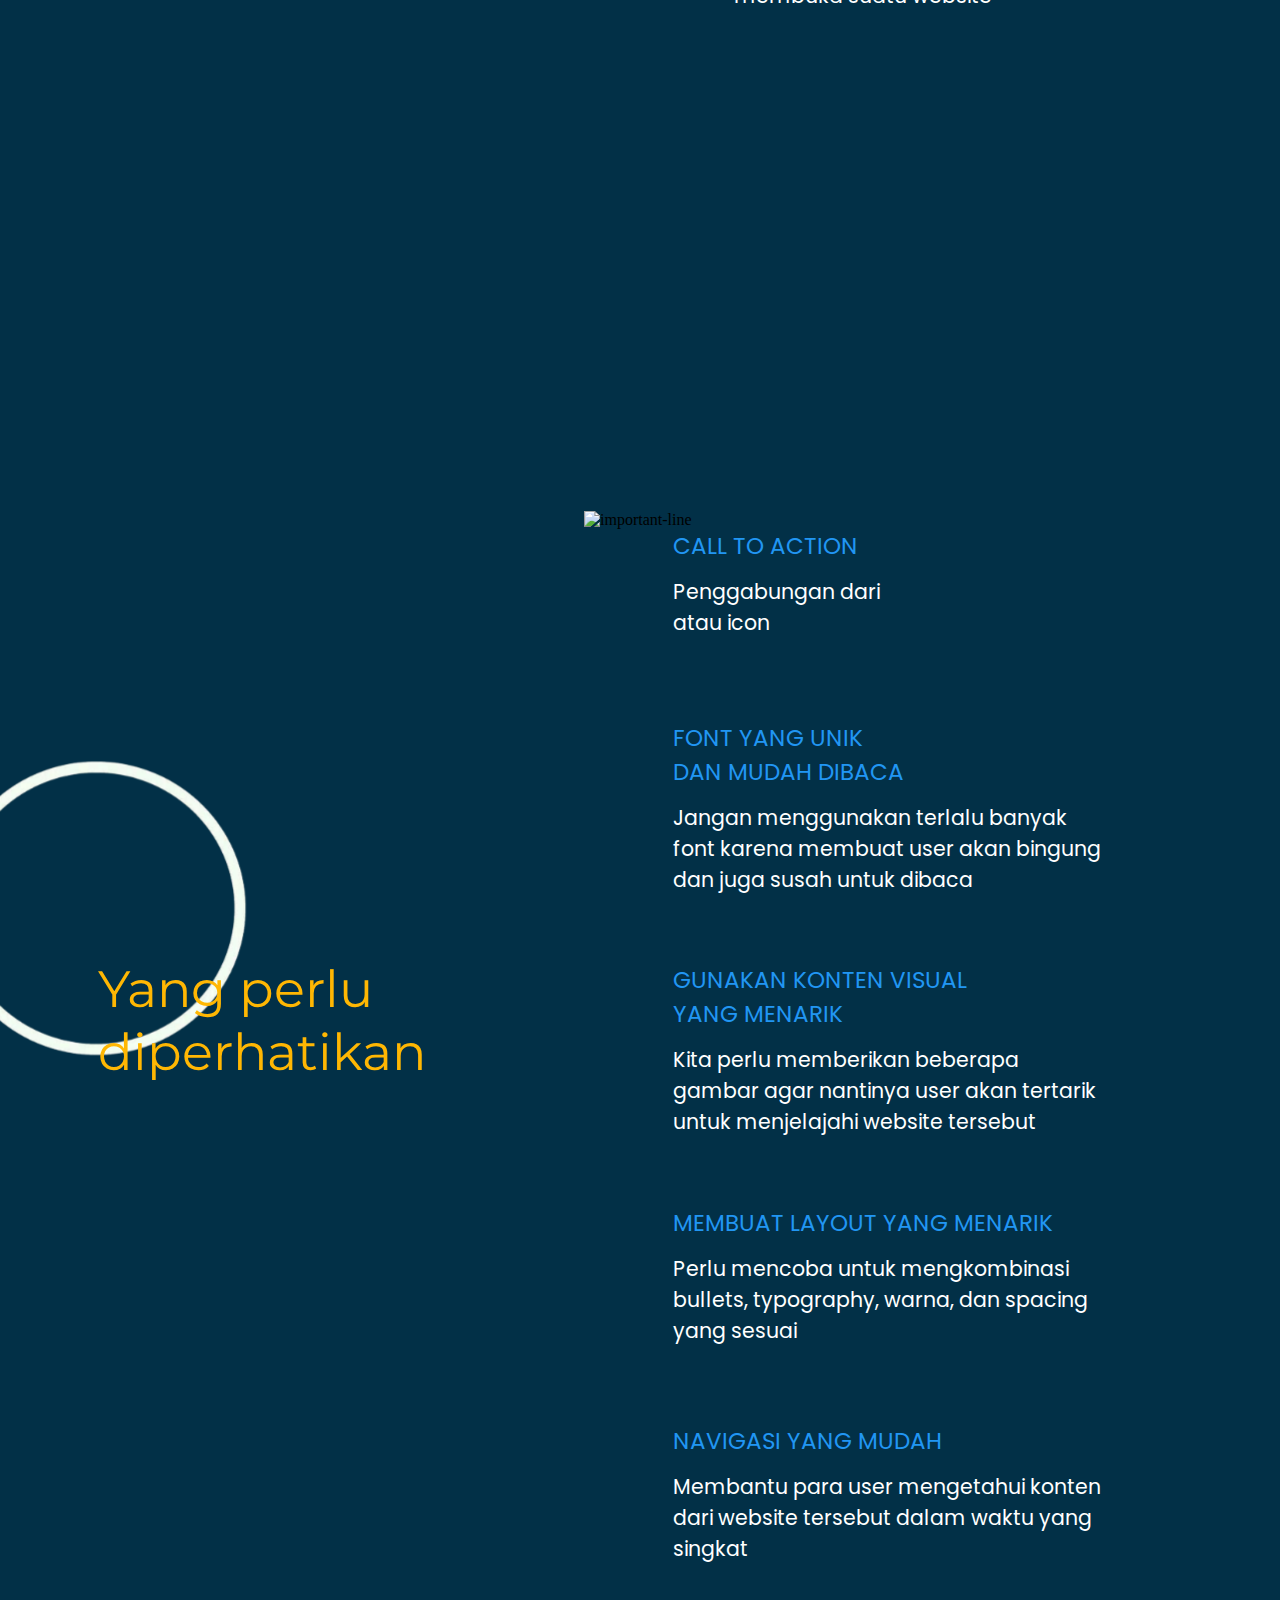
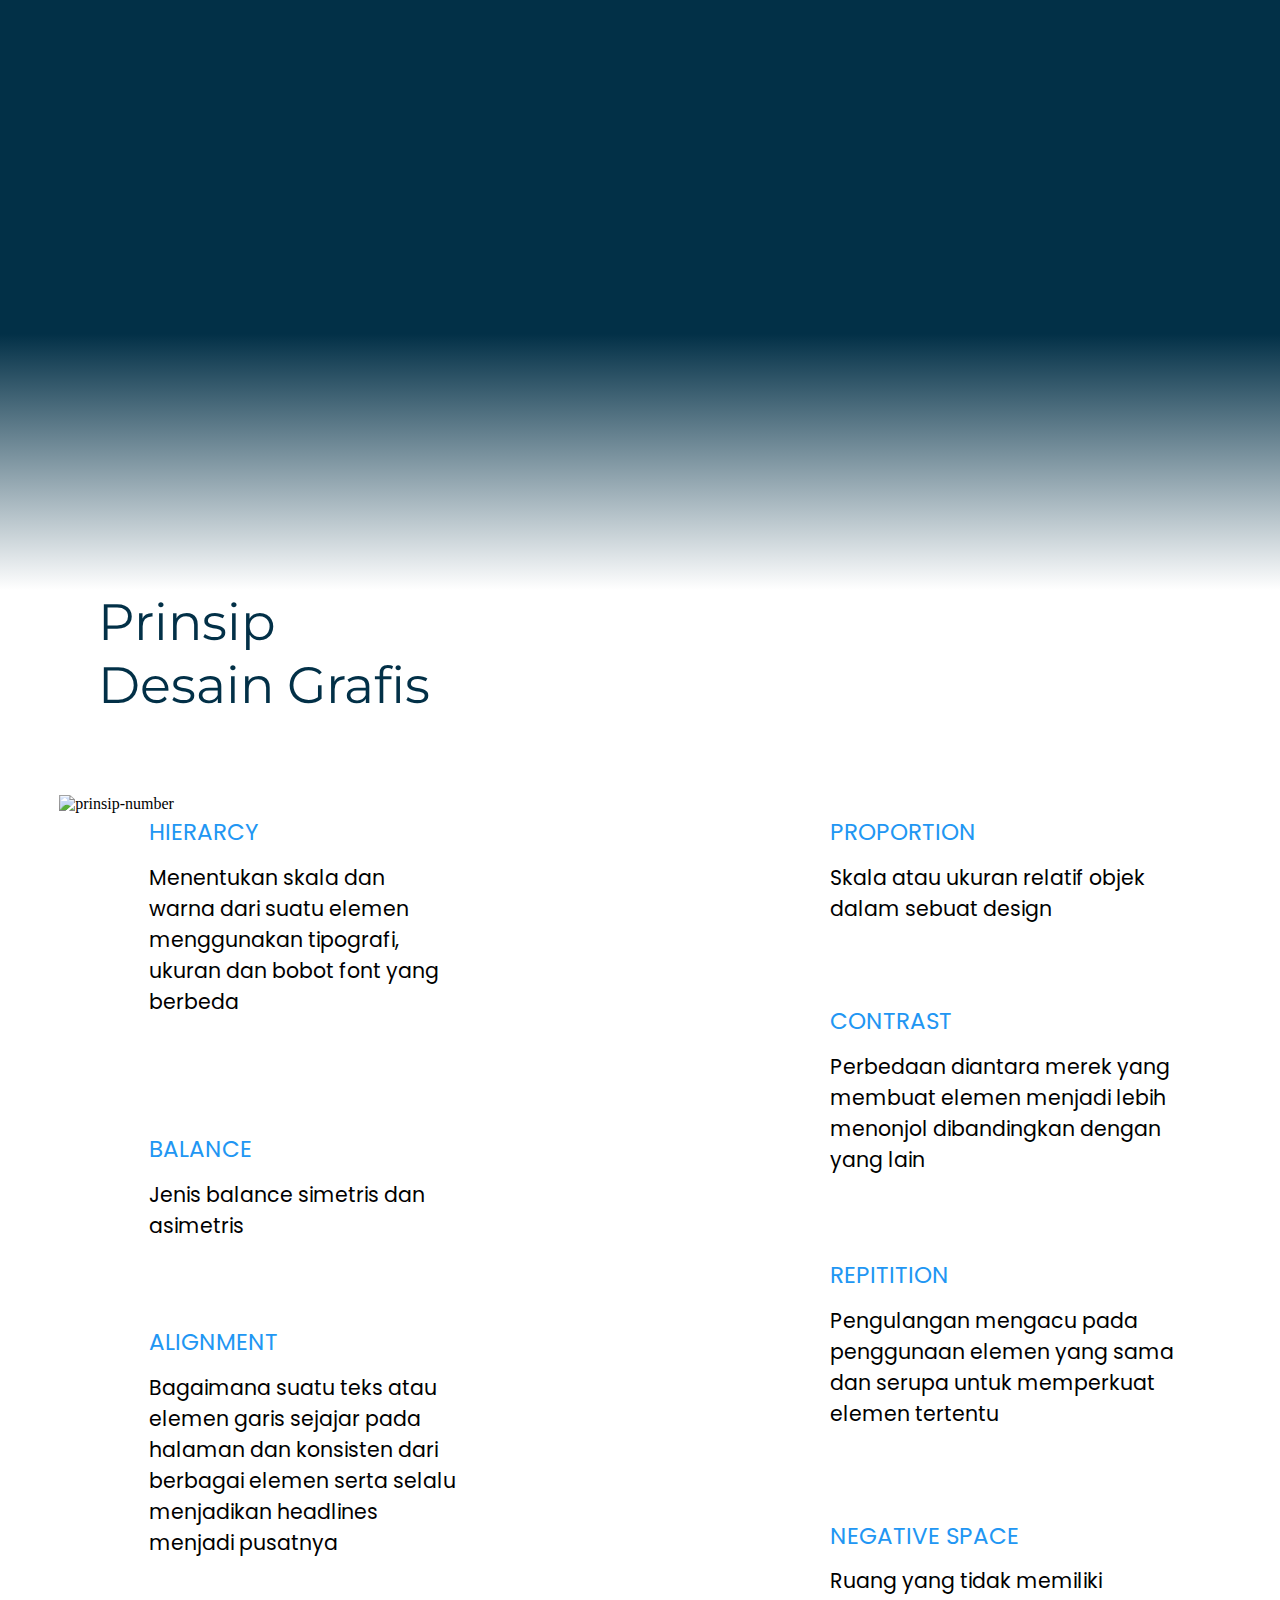
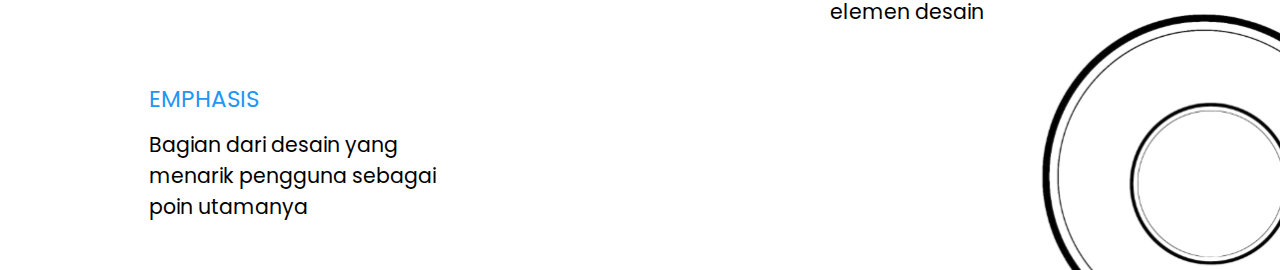
==== commit 274bb363: "fix routing issue" ====
--- a/src/desain/page_desain.html
+++ b/src/desain/page_desain.html
@@ -11,12 +11,12 @@
 
 <body>
     <header>
-        <img class="logo" src="../../public/assets_desain/bms-logo-nav.svg" alt="Basic Media Schooling 2022" />
+        <img class="logo" src="/KPP-BMS22-WEB-1/public/assets_desain/bms-logo-nav.svg" alt="Basic Media Schooling 2022" />
         <nav>
-            <a class="unpicked-nav" href="../jurnalistik/jurnalistik.html">Jurnalistik</a>
-            <a class="unpicked-nav" href="../fotografi/page_fotografi.html">Fotografi</a>
-            <a class="picked-nav" href="../desain/page_desain.html">Desain</a>
-            <a class="unpicked-nav" href="../splash_screen/splash_screen.html">Home</a>
+            <a class="unpicked-nav" href="/KPP-BMS22-WEB-1/src/jurnalistik/jurnalistik.html">Jurnalistik</a>
+            <a class="unpicked-nav" href="/KPP-BMS22-WEB-1/src/fotografi/page_fotografi.html">Fotografi</a>
+            <a class="picked-nav" href="/KPP-BMS22-WEB-1/src/desain/page_desain.html">Desain</a>
+            <a class="unpicked-nav" href="/KPP-BMS22-WEB-1/src/index.html">Home</a>
         </nav>
     </header>
     <main>
@@ -27,13 +27,13 @@
                     <h2>Membuat Landing Page<br />yang menarik bagi pemula</h2>
                     <a href="#definition" class="readnow">Read now</a>
                 </div>
-                <img class="section-abstract_img" src="../../public/assets_desain/logo-desain.svg" alt="logo-desain" />
+                <img class="section-abstract_img" src="/KPP-BMS22-WEB-1/src/public/assets_desain/logo-desain.svg" alt="logo-desain" />
             </div>
         </section>
 
         <section>
             <div id="definition" class="section-definition">
-                <img class="section-definition-img" src="../../public/assets_desain/landing-page-vec.svg"
+                <img class="section-definition-img" src="/KPP-BMS22-WEB-1/src/public/assets_desain/landing-page-vec.svg"
                     alt="landing-page" />
                 <div class="landing-page-definition">
                     <div class="section-title">Landing<br>Page
@@ -49,7 +49,7 @@
         <section id="sec-3">
             <div class="section-important">
                 <div class="important-title"> Yang perlu<br>diperhatikan</div>
-                <img class="important-seperation-img" src="../../public/assets_desain/important-line.svg"
+                <img class="important-seperation-img" src="/KPP-BMS22-WEB-1/src/public/assets_desain/important-line.svg"
                     alt="important-line">
                 <div class="important-list">
                     <div id="i-l-t-1" class="important-list-title">CALL TO ACTION</div>
@@ -82,7 +82,7 @@
             <div class="color-transition"></div>
             <div class="selection-prinsip">
                 <div class="prinsip-title"> Prinsip<br>Desain Grafis</div>
-                <img class="prinsip-seperation-img" src="../../public/assets_desain/prinsip-number.svg"
+                <img class="prinsip-seperation-img" src="/KPP-BMS22-WEB-1/src/public/assets_desain/prinsip-number.svg"
                     alt="prinsip-number">
                 <div class="prinsip-left-list">
                     <div id="p-l-l-1" class="prinsip-list-title">HIERARCY</div>
@@ -118,4 +118,4 @@
     </main>
 </body>
 
-</html>+</html>
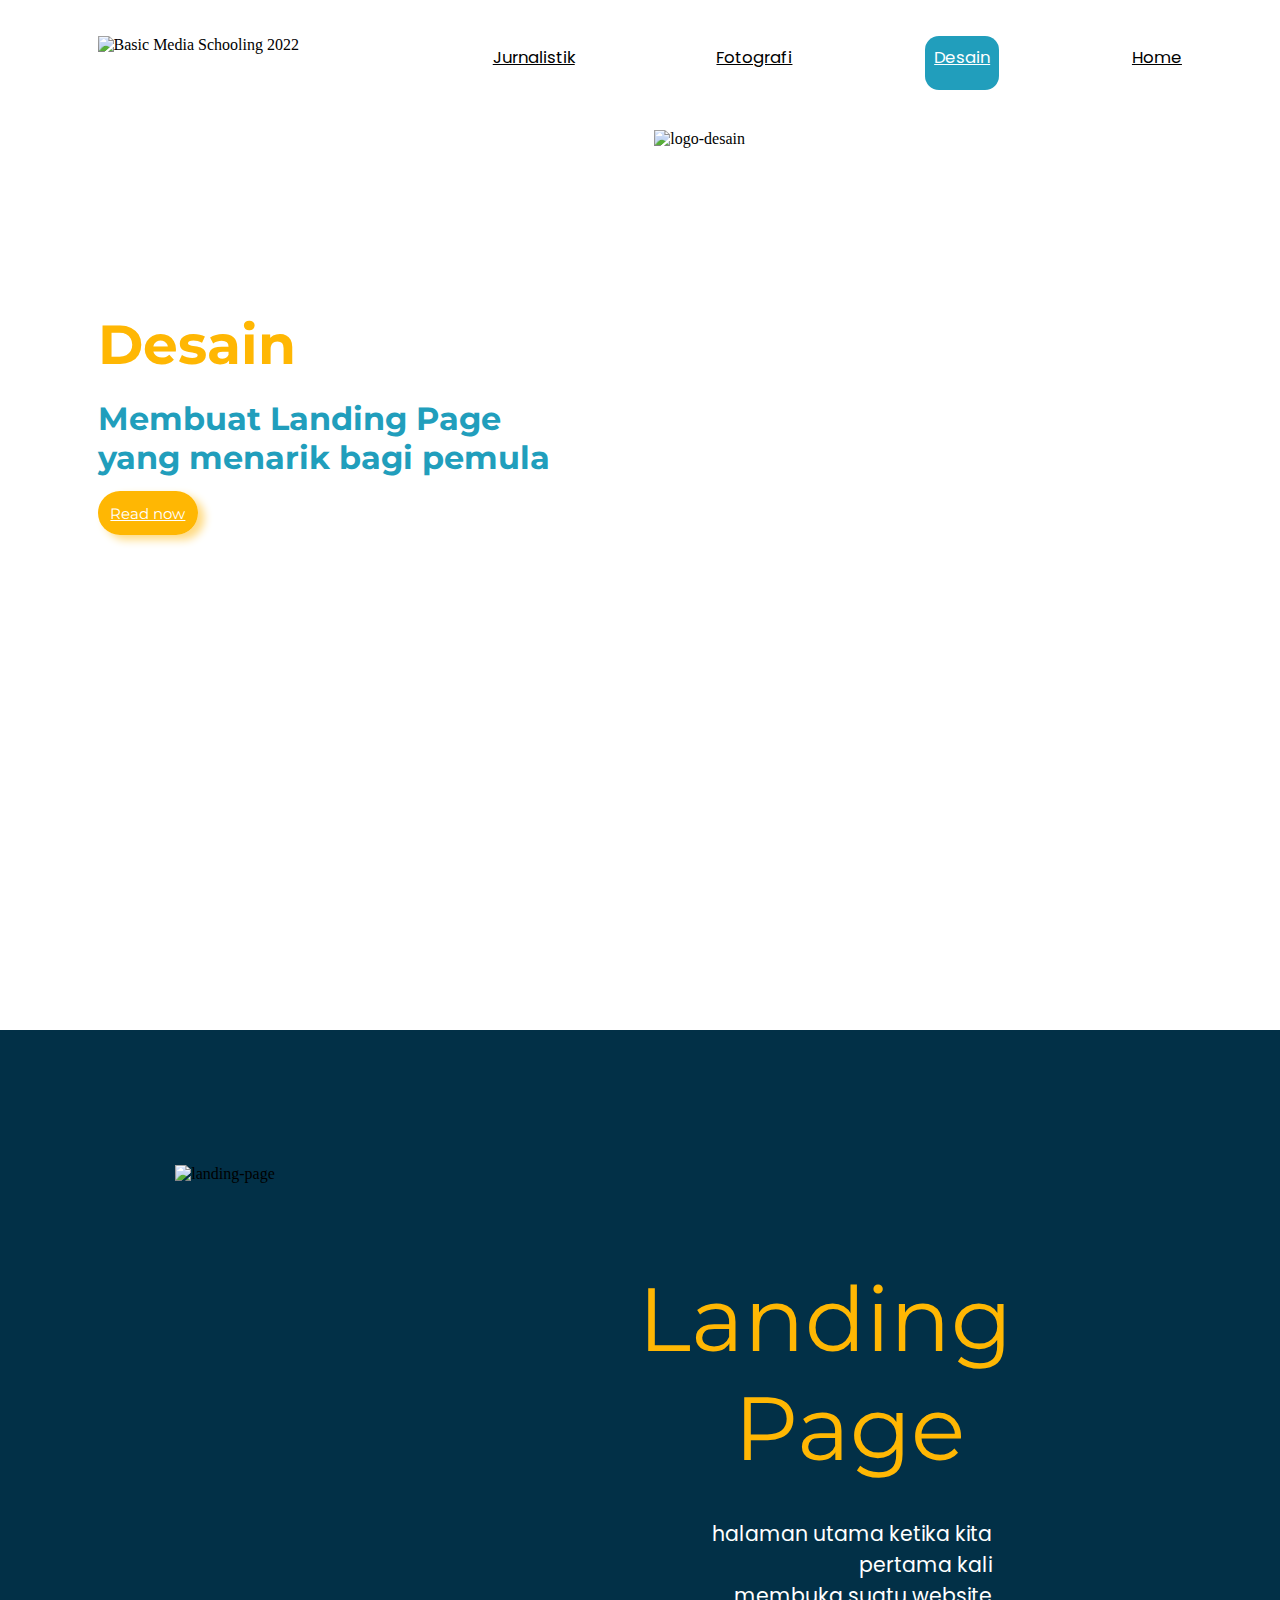
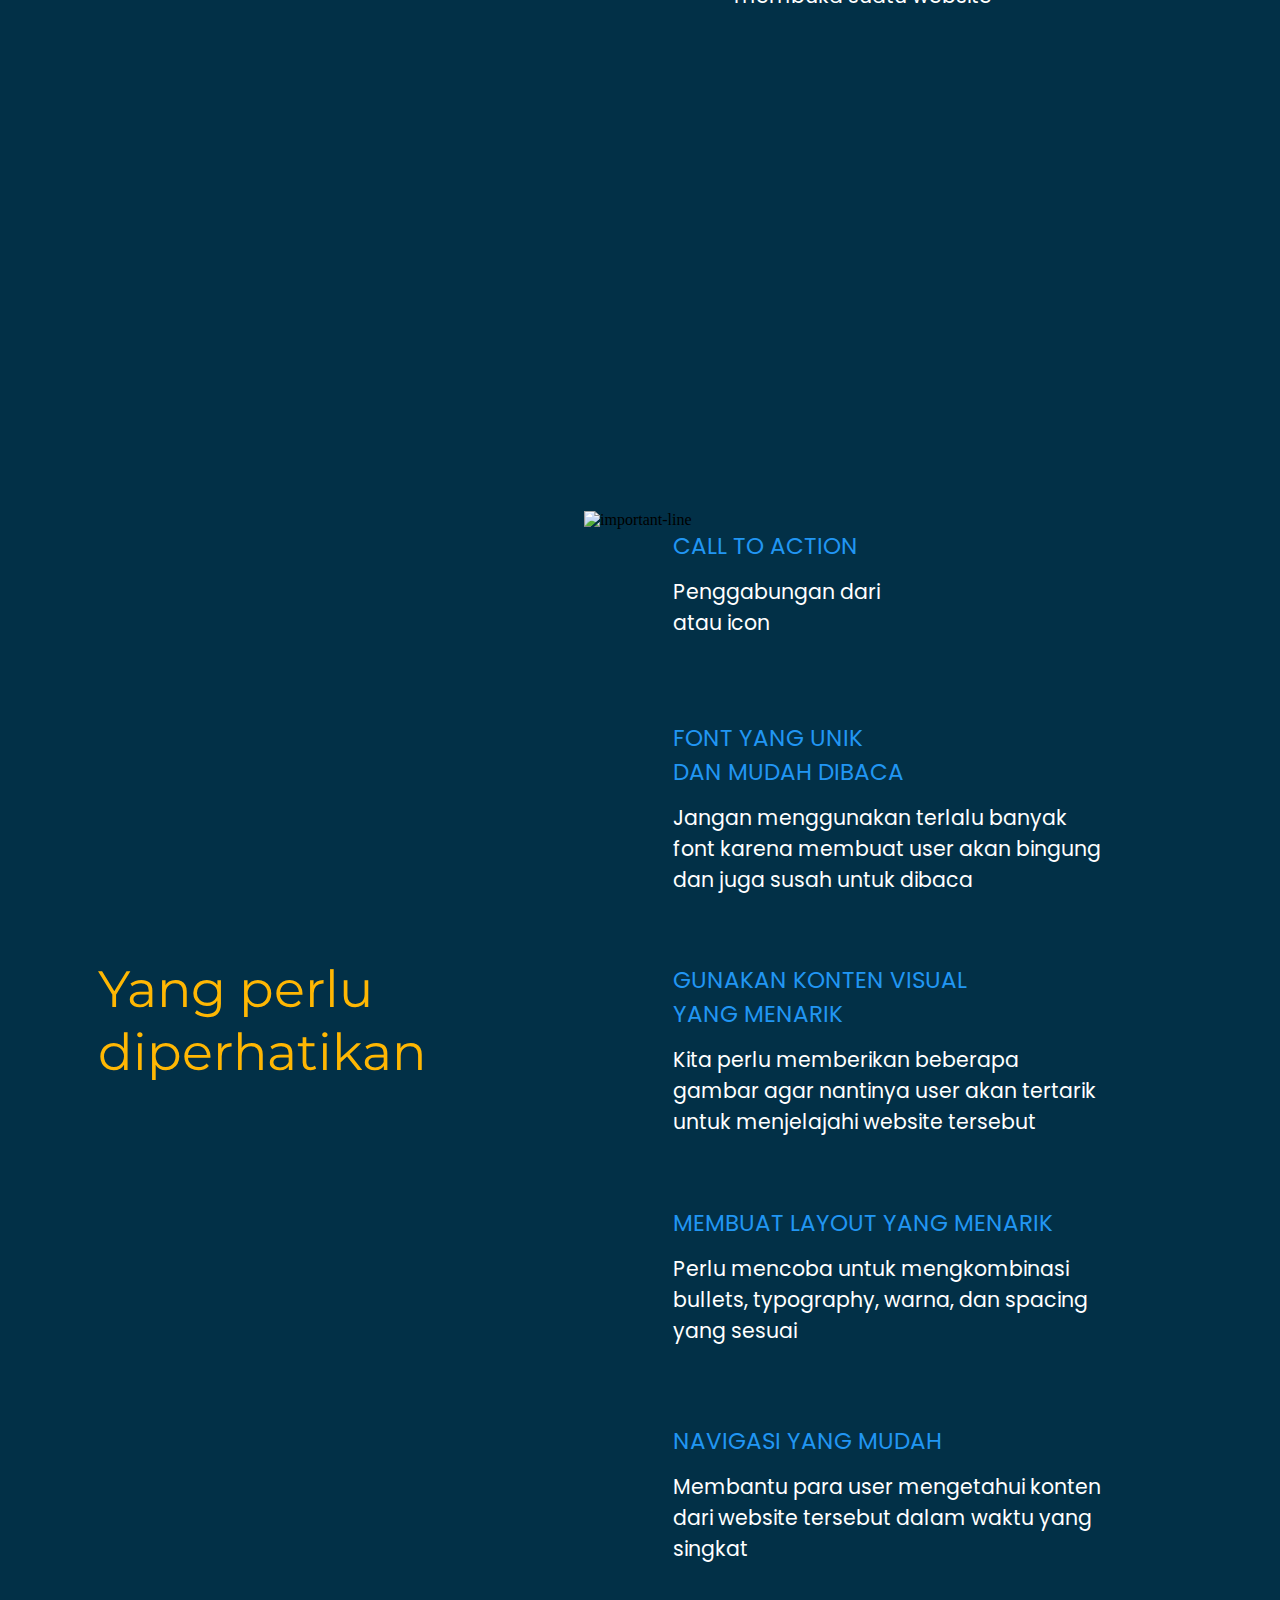
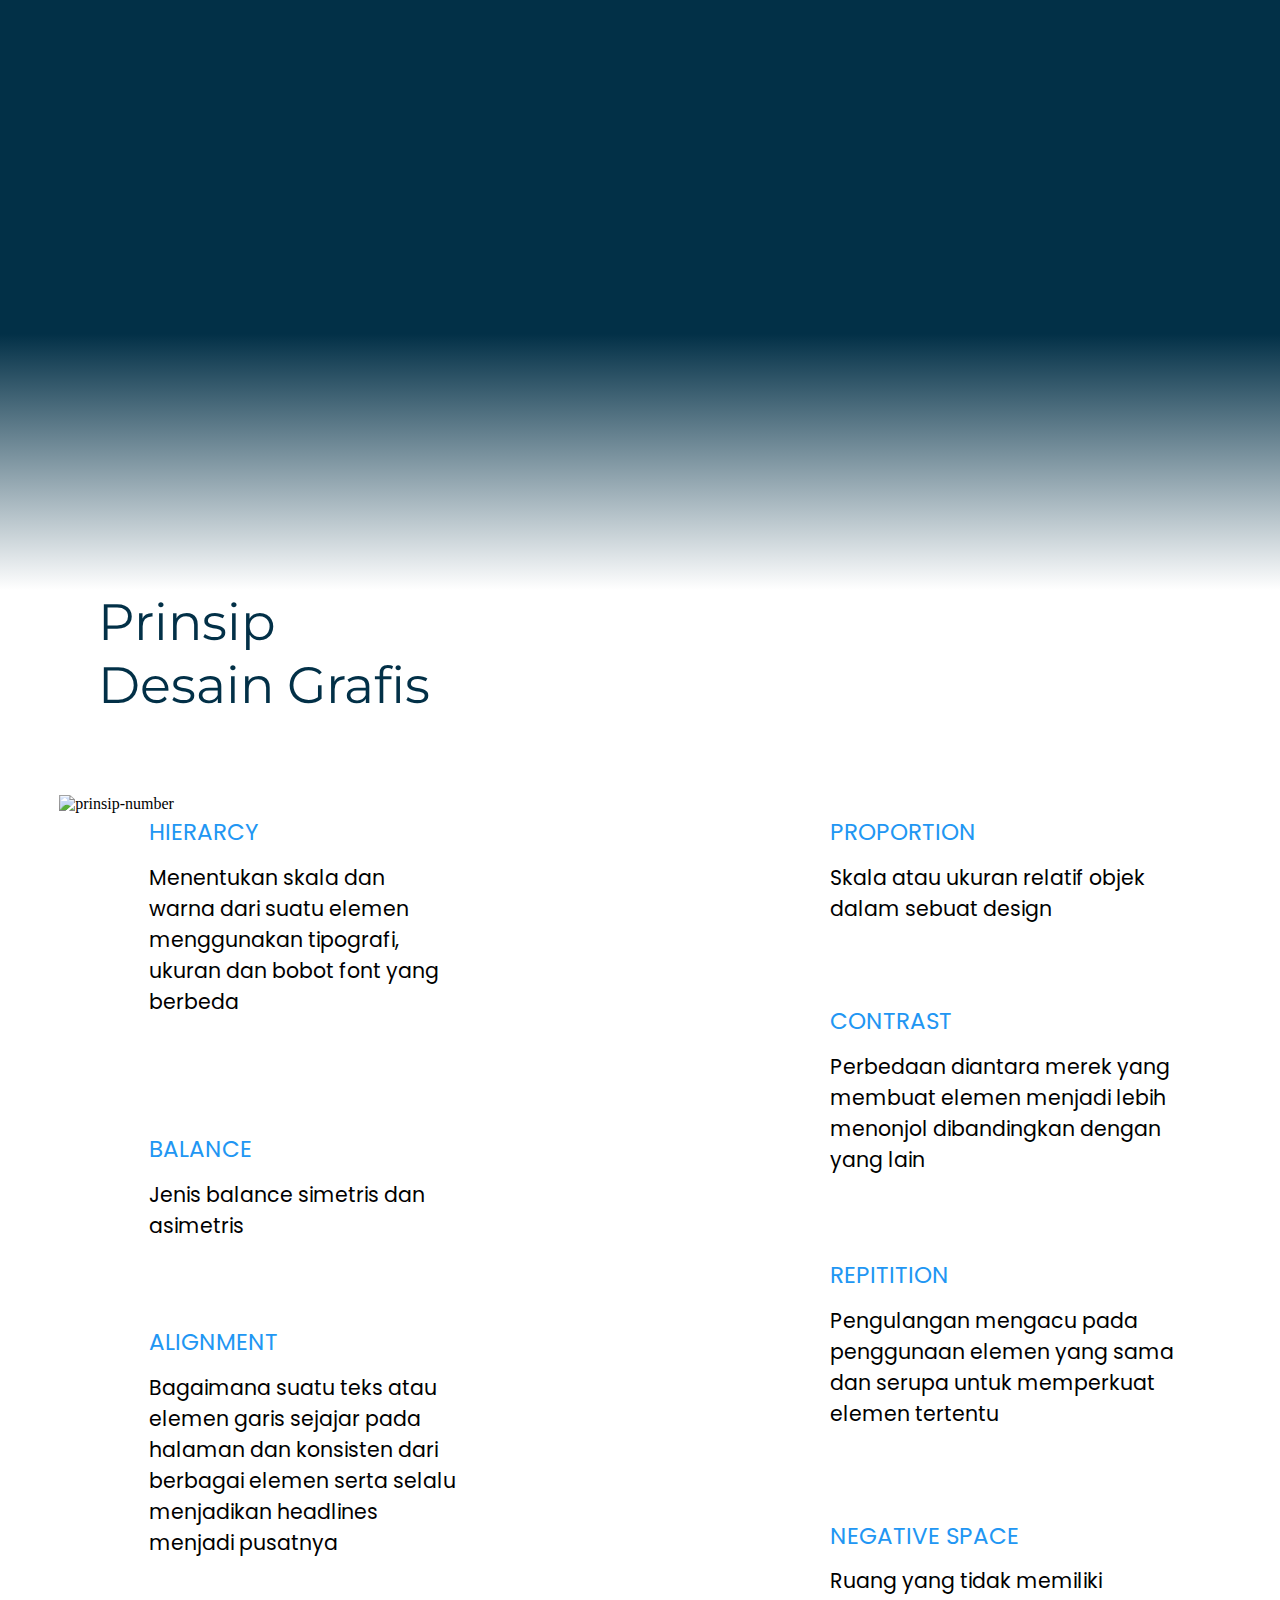
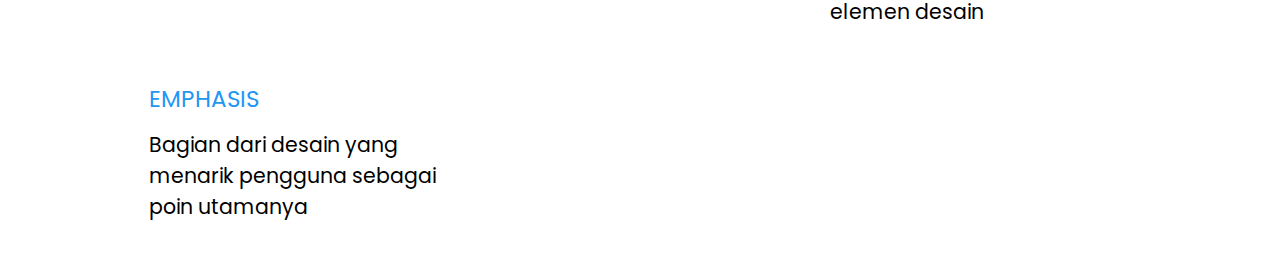
==== commit 6261895d: "fix routing issue to home screen" ====
--- a/src/desain/page_desain.html
+++ b/src/desain/page_desain.html
@@ -16,7 +16,7 @@
             <a class="unpicked-nav" href="/KPP-BMS22-WEB-1/src/jurnalistik/jurnalistik.html">Jurnalistik</a>
             <a class="unpicked-nav" href="/KPP-BMS22-WEB-1/src/fotografi/page_fotografi.html">Fotografi</a>
             <a class="picked-nav" href="/KPP-BMS22-WEB-1/src/desain/page_desain.html">Desain</a>
-            <a class="unpicked-nav" href="/KPP-BMS22-WEB-1/src/index.html">Home</a>
+            <a class="unpicked-nav" href="/KPP-BMS22-WEB-1/index.html">Home</a>
         </nav>
     </header>
     <main>
--- a/src/desain/page_desain.css
+++ b/src/desain/page_desain.css
@@ -164,7 +164,7 @@
     width: 100%;
     height: inherit;
     background-color: #023047;
-    background-image: url("../../public/assets_desain/circle-landing-page.svg");
+    background-image: url("/KPP-BMS22-WEB-1/public/assets_desain/circle-landing-page.svg");
     background-repeat: no-repeat;
     background-attachment: local;
     background-position: 100% 20%;
@@ -220,7 +220,7 @@
     width: 100%;
     height: 95vw;
     background-color: #023047;
-    background-image: url("../../public/assets_desain/circle-landing-page.svg");
+    background-image: url("/KPP-BMS22-WEB-1/public/assets_desain/circle-landing-page.svg");
     background-repeat: no-repeat;
     background-attachment: local;
     background-position: -10% 40%;
@@ -298,7 +298,7 @@
     width: 100%;
     height: 100vw;
     background-color: #ffffff;
-    background-image: url("../../public/assets_desain/circle-prinsip-things.svg");
+    background-image: url("/KPP-BMS22-WEB-1/public/assets_desain/circle-prinsip-things.svg");
     background-repeat: no-repeat;
     background-attachment: local;
     background-position: 100% 100%;
